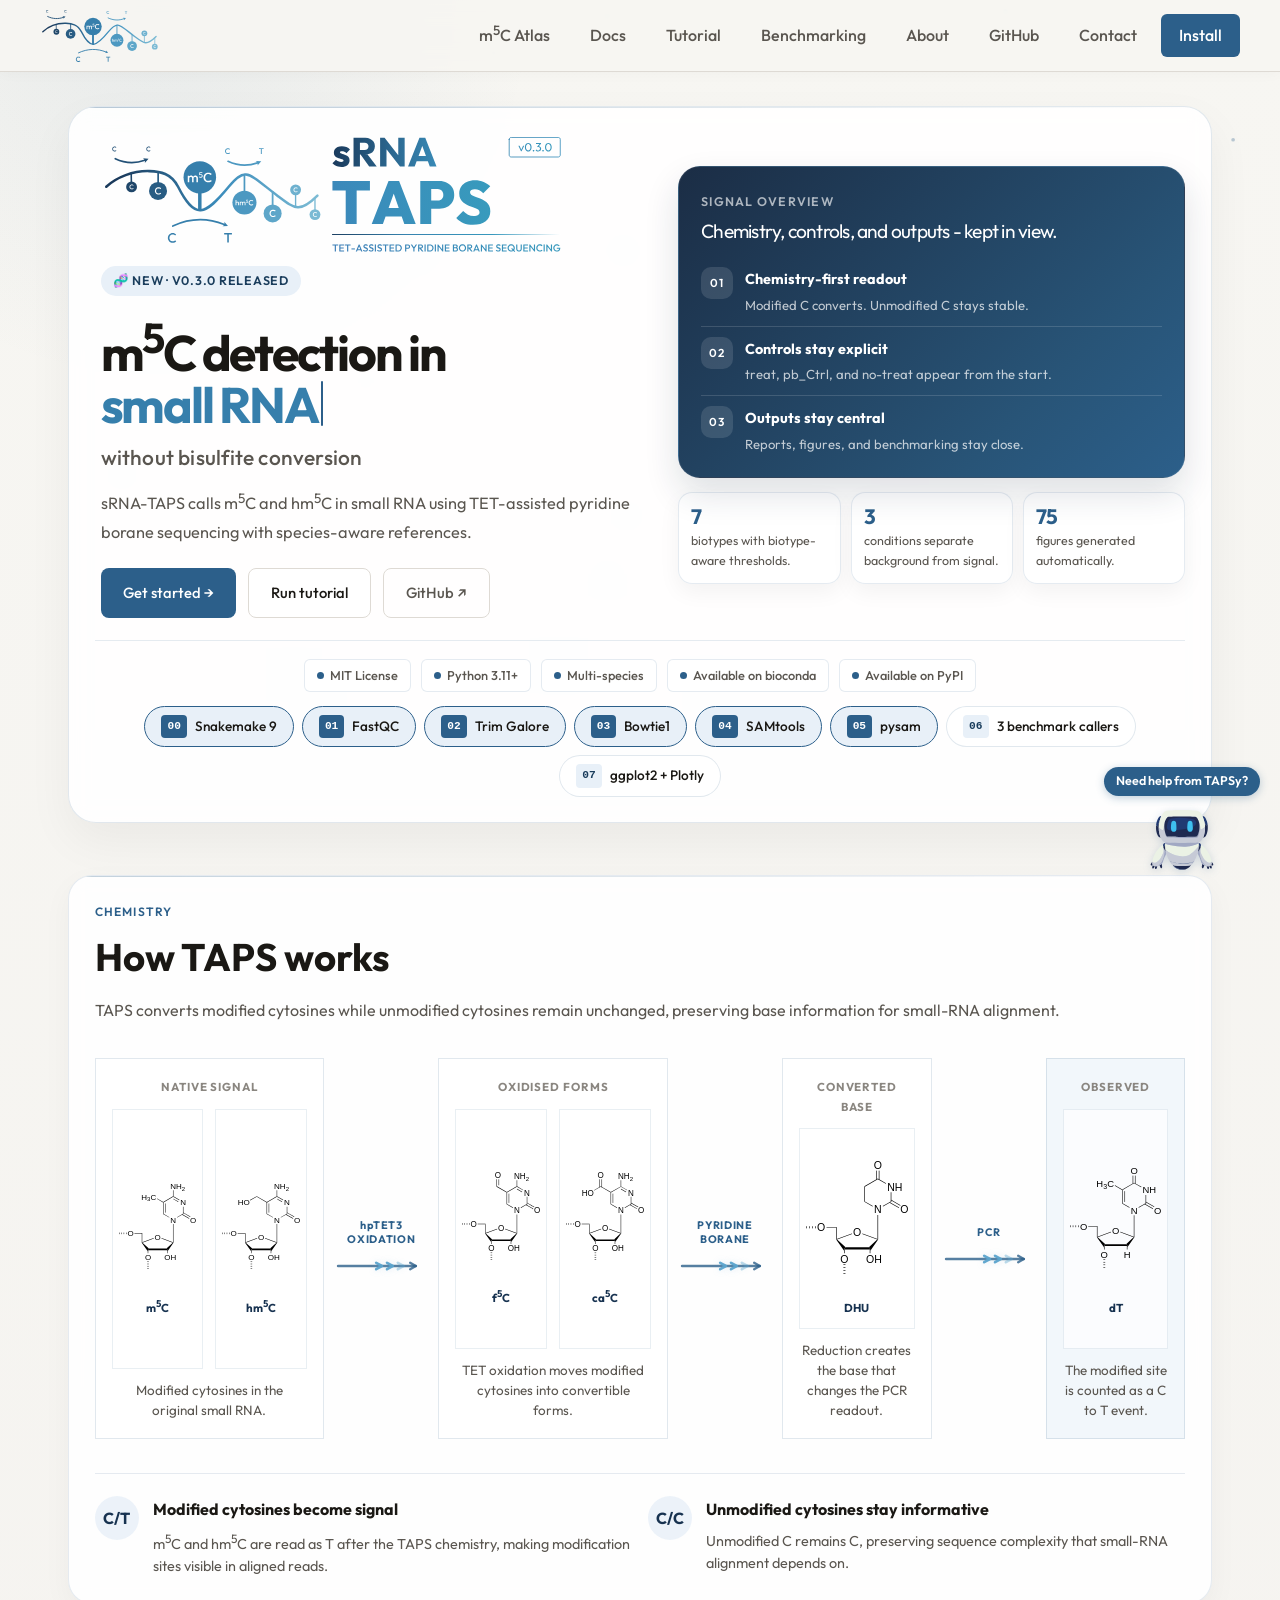
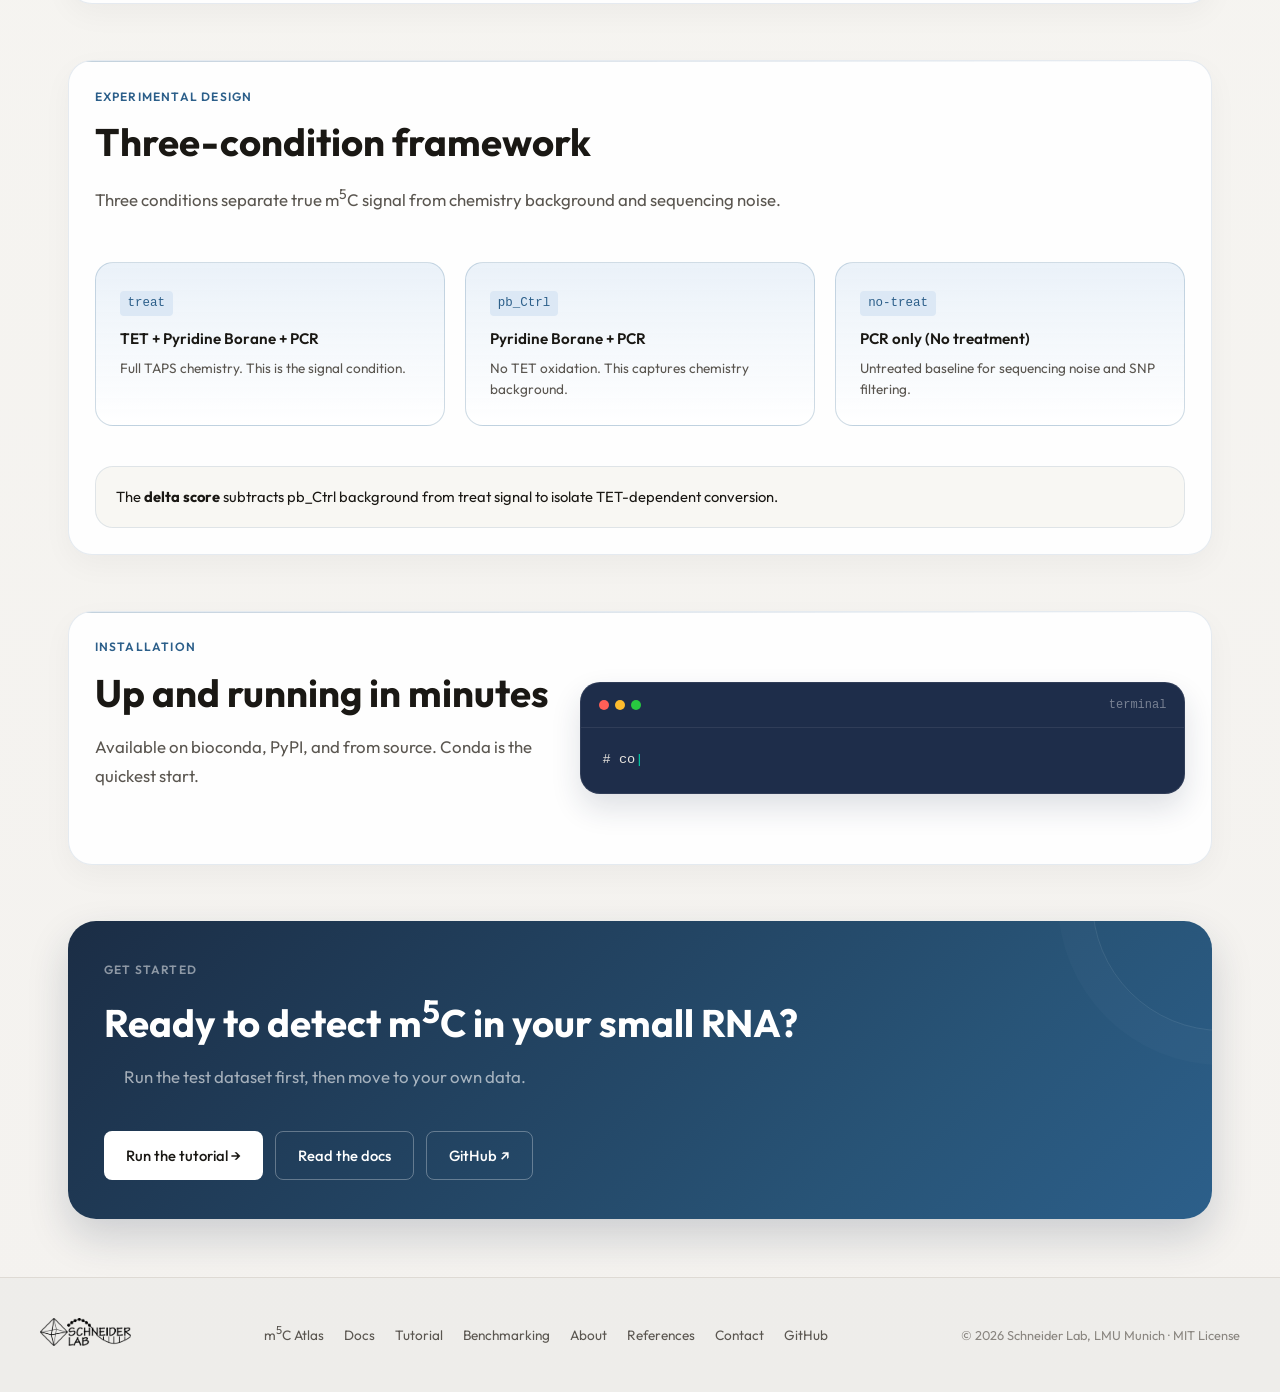
==== docs/index.html @ 74d8c6c9 "Superscript f5C/ca5C captions and fix sup in hero typewriter The hero heading's typewriter animation" ====
<!DOCTYPE html>
<html lang="en">
<head>
  <meta charset="UTF-8">
  <meta name="viewport" content="width=device-width, initial-scale=1.0">
  <!-- SEO -->
  <meta name="description" content="sRNA-TAPS is an open-source Snakemake pipeline for detecting 5-methylcytosine (m5C) and 5-hydroxymethylcytosine (hm5C) in small RNA using TET-assisted pyridine borane sequencing (TAPS). Covers miRNA, tRNA, rRNA, snoRNA, snRNA, piRNA and lncRNA across species-aware reference workflows.">
  <meta name="keywords" content="sRNA-TAPS, sRNA TAPS, RNA m5C detection, small RNA methylation, TAPS sequencing, epitranscriptomics, RNA epigenetics, m5C small RNA, TET-assisted pyridine borane sequencing, bisulfite-free RNA methylation, Snakemake bioinformatics pipeline, miRNA methylation, tRNA modification, rRNA m5C">
  <meta name="author" content="Bennett Henzeler, Schneider Lab, LMU Munich">
  <link rel="canonical" href="https://henzelerb.github.io/sRNA-TAPS/">
  <!-- Open Graph -->
  <meta property="og:type" content="website">
  <meta property="og:title" content="sRNA-TAPS — m5C detection in small RNA">
  <meta property="og:description" content="sRNA-TAPS is an open-source Snakemake pipeline for detecting 5-methylcytosine (m5C) and 5-hydroxymethylcytosine (hm5C) in small RNA using TET-assisted pyridine borane sequencing (TAPS). Covers miRNA, tRNA, rRNA, snoRNA, snRNA, piRNA and lncRNA across species-aware reference workflows.">
  <meta property="og:url" content="https://henzelerb.github.io/sRNA-TAPS/">
  <meta property="og:image" content="https://henzelerb.github.io/sRNA-TAPS/sRNA-taps_logo.svg">
  <meta property="og:site_name" content="sRNA-TAPS">
  <!-- Twitter Card -->
  <meta name="twitter:card" content="summary_large_image">
  <meta name="twitter:title" content="sRNA-TAPS — m5C detection in small RNA">
  <meta name="twitter:description" content="sRNA-TAPS is an open-source Snakemake pipeline for detecting 5-methylcytosine (m5C) and 5-hydroxymethylcytosine (hm5C) in small RNA using TET-assisted pyridine borane sequencing (TAPS). Covers miRNA, tRNA, rRNA, snoRNA, snRNA, piRNA and lncRNA across species-aware reference workflows.">
  <meta name="twitter:image" content="https://henzelerb.github.io/sRNA-TAPS/sRNA-taps_logo.svg">
  <title>sRNA-TAPS — m5C detection in small RNA</title>
  <style>
  @font-face { font-family: 'Outfit'; src: url('fonts/Outfit-Light.woff2') format('woff2'); font-weight: 300; font-display: block; }
  @font-face { font-family: 'Outfit'; src: url('fonts/Outfit-Regular.woff2') format('woff2'); font-weight: 400; font-display: block; }
  @font-face { font-family: 'Outfit'; src: url('fonts/Outfit-Medium.woff2') format('woff2'); font-weight: 500; font-display: block; }
  @font-face { font-family: 'Outfit'; src: url('fonts/Outfit-SemiBold.woff2') format('woff2'); font-weight: 600; font-display: block; }
  @font-face { font-family: 'Outfit'; src: url('fonts/Outfit-Bold.woff2') format('woff2'); font-weight: 700; font-display: block; }
</style>
  <style>
    :root {
      --bg:        #f7f6f2;
      --bg2:       #eeecea;
      --surface:   #ffffff;
      --border:    #dedad4;
      --text:      #1a1814;
      --text2:     #5a5650;
      --text3:     #8a8680;
      --accent:    #2C5F8A;
      --accent2:   #e8f0f8;
      --accent3:   #2c5f8a;
      --green:     #2C5F8A;
      --code-bg:   #f0eeea;
      --nav-h:     72px;
    }
    *, *::before, *::after { box-sizing: border-box; margin: 0; padding: 0; }
    html { scroll-behavior: smooth; }
    body { font-family: 'Outfit', sans-serif; background: var(--bg); color: var(--text); font-size: 16px; line-height: 1.7; -webkit-font-smoothing: antialiased; }

    /* NAV */
    nav { position: fixed; top: 0; left: 0; right: 0; z-index: 100; height: var(--nav-h); background: rgba(247,246,242,0.92); backdrop-filter: blur(12px); border-bottom: 1px solid var(--border); display: flex; align-items: center; padding: 0 40px; }
    .nav-logo{text-decoration:none;margin-right:auto;display:flex;align-items:center;height:100%}
    
    .nav-links { display: flex; gap: 8px; align-items: center; }
    .nav-links a { font-size: 1rem; font-weight: 500; color: var(--text2); text-decoration: none; padding: 8px 16px; border-radius: 6px; transition: all .15s; }
    .nav-links a:hover { color: var(--text); background: var(--bg2); }
    nav sup, footer sup { line-height: 0; }
    .nav-btn { background: var(--accent) !important; color: #fff !important; border-radius: 6px; padding: 8px 18px !important; }
    .nav-btn:hover { opacity: .88 !important; }

    /* HERO */
    .hero { padding-top: calc(var(--nav-h) + 80px); padding-bottom: 60px; max-width: 760px; margin: 0 auto; padding-left: 40px; padding-right: 40px; text-align: center; }
    .hero-logo { margin: 0 auto 32px; display: block; max-width: 720px; width: 100%; height: auto; }
    .hero-badge { display: inline-flex; align-items: center; gap: 6px; background: var(--accent2); color: #1a3d5c; font-size: .78rem; font-weight: 600; letter-spacing: .06em; text-transform: uppercase; padding: 4px 12px; border-radius: 100px; margin-bottom: 20px; }
    .hero h1 { font-family: 'Outfit', sans-serif; font-size: clamp(2.2rem, 4vw, 3.2rem); line-height: 1.15; margin-bottom: 20px; }
    .hero h1 em { font-style: italic; color: var(--accent); }
    .hero-desc { font-size: 1.05rem; color: var(--text2); line-height: 1.75; margin-bottom: 32px; max-width: 580px; margin-left: auto; margin-right: auto; }
    .hero-actions { display: flex; gap: 12px; flex-wrap: wrap; justify-content: center; margin-bottom: 48px; }
    .btn { display: inline-flex; align-items: center; gap: 8px; padding: 11px 22px; border-radius: 8px; font-weight: 500; font-size: .925rem; text-decoration: none; transition: all .15s; cursor: pointer; border: none; }
    .btn-primary { background: var(--accent); color: #fff; }
    .btn-primary:hover { opacity: .88; transform: translateY(-1px); }
    .btn-secondary { background: var(--surface); color: var(--text); border: 1.5px solid var(--border); }
    .btn-secondary:hover { border-color: var(--text2); transform: translateY(-1px); }
    .btn-ghost { background: transparent; color: var(--text2); border: 1.5px solid var(--border); }
    .btn-ghost:hover { border-color: var(--text3); color: var(--text); }

    /* FLOATING TOOL BADGES */
    .tools-float { display: flex; flex-wrap: wrap; gap: 12px; justify-content: center; margin-bottom: 16px; }
    .tool-badge { display: inline-flex; align-items: center; gap: 8px; background: var(--surface); border: 1.5px solid var(--border); border-radius: 100px; padding: 8px 16px; font-size: .85rem; font-weight: 500; color: var(--text); box-shadow: 0 2px 8px rgba(0,0,0,.06); transition: all .2s; }
    .tool-badge:hover { transform: translateY(-2px); box-shadow: 0 6px 18px rgba(0,0,0,.1); border-color: var(--accent); }
    .tool-badge .tool-step { font-family: 'DM Mono', monospace; font-size: .7rem; background: var(--accent2); color: #1a3d5c; padding: 2px 6px; border-radius: 4px; font-weight: 600; }
    .tool-badge.highlight { border-color: var(--accent); background: var(--accent2); }
    .tool-badge.highlight .tool-step { background: var(--accent); color: #fff; }

    /* BADGES */
    .badges { max-width: 1100px; margin: 0 auto; padding: 0 40px 60px; display: flex; gap: 10px; flex-wrap: wrap; justify-content: center; }
    .badge { display: inline-flex; align-items: center; gap: 6px; background: var(--surface); border: 1px solid var(--border); border-radius: 6px; padding: 5px 12px; font-size: .8rem; font-weight: 500; color: var(--text2); }
    .badge .dot { width: 7px; height: 7px; border-radius: 50%; }
    .dot-green { background: #2C5F8A; }
    .dot-orange { background: #e67e22; }
    .dot-blue { background: var(--accent3); }
    .dot-teal { background: var(--accent); }

    /* SECTION BASE */
    section { padding: 80px 0; }
    .container { max-width: 1100px; margin: 0 auto; padding: 0 40px; }
    .section-label { font-size: .75rem; font-weight: 600; letter-spacing: .1em; text-transform: uppercase; color: var(--accent); margin-bottom: 12px; }
    .section-title { font-family: 'Outfit', sans-serif; font-size: clamp(1.8rem, 3vw, 2.4rem); line-height: 1.2; margin-bottom: 16px; }
    .section-desc { font-size: 1.05rem; color: var(--text2); max-width: 720px; line-height: 1.75; margin-bottom: 48px; }

    /* CHEMISTRY */
    .chemistry-bg { background: var(--surface); border-top: 1px solid var(--border); border-bottom: 1px solid var(--border); }
    .chemistry-panel { display: grid; gap: 34px; }
    .chemistry-heading { max-width: none; }
    .chemistry-intro { margin: 0; max-width: none; font-size: 1rem; line-height: 1.75; color: var(--text2); }
    .chemistry-reaction { display: grid; grid-template-columns: minmax(0, 1.35fr) 94px minmax(0, 1.35fr) 94px minmax(0, .88fr) 94px minmax(0, .82fr); gap: 10px; align-items: stretch; }
    .chemistry-species { min-height: 284px; padding: 18px 16px; border: 1px solid rgba(44,95,138,.14); background: rgba(255,255,255,.82); display: grid; grid-template-rows: auto 1fr auto; gap: 12px; text-align: center; }
    .chemistry-species.final { background: rgba(232,240,248,.55); }
    .chemistry-species span { display: block; font-size: .72rem; font-weight: 700; letter-spacing: .08em; text-transform: uppercase; color: var(--text3); }
    .chemistry-species strong { display: block; font-family: 'Outfit', sans-serif; font-size: 1.34rem; line-height: 1.1; color: #173250; }
    .chemistry-species p { margin: 0; font-size: .84rem; line-height: 1.48; color: var(--text2); }
    .chemistry-structure-grid { display: grid; grid-template-columns: repeat(2, minmax(0, 1fr)); gap: 12px; align-items: stretch; }
    .chemistry-structure-tile, .chemistry-structure-single { min-width: 0; display: grid; place-items: center; align-content: center; padding: 12px 6px 10px; border: 1px solid rgba(44,95,138,.1); background: rgba(255,255,255,.68); }
    .chemistry-structure { display: block; width: 100%; max-width: 130px; height: 128px; object-fit: contain; margin: 0 auto; }
    .chemistry-structure-single .chemistry-structure { max-width: 136px; height: 152px; }
    .chemistry-structure-caption { margin-top: 5px; font-size: .72rem; font-weight: 700; color: #173250; }
    .chemistry-arrow { display: grid; align-content: center; justify-items: center; gap: 6px; min-height: 250px; color: var(--accent); }
    .chemistry-arrow span { max-width: 94px; font-size: .68rem; line-height: 1.28; font-weight: 700; letter-spacing: .06em; text-transform: uppercase; text-align: center; color: var(--accent); }
    .chemistry-arrow span.case-sensitive { text-transform: none; }
    .chemistry-arrow-svg { display: block; width: 94px; height: 26px; overflow: visible; }
    .chemistry-arrow-track, .chemistry-arrow-head, .chemistry-arrow-runner { fill: none; stroke-linecap: round; stroke-linejoin: round; }
    .chemistry-arrow-track, .chemistry-arrow-head { stroke: rgba(44,95,138,.8); stroke-width: 3; }
    .chemistry-arrow-runner { stroke: rgba(92,164,205,.96); stroke-width: 3.2; filter: drop-shadow(0 0 4px rgba(92,164,205,.26)); }
    .chemistry-readout { display: grid; grid-template-columns: 1fr 1fr; gap: 16px; border-top: 1px solid rgba(44,95,138,.12); padding-top: 22px; }
    .chemistry-readout-item { display: grid; grid-template-columns: auto 1fr; gap: 14px; align-items: start; }
    .chemistry-readout-mark { width: 44px; height: 44px; display: grid; place-items: center; border-radius: 50%; background: rgba(232,240,248,.82); color: #173250; font-family: 'Outfit', sans-serif; font-weight: 700; }
    .chemistry-readout-item h3 { margin: 0 0 6px; font-size: 1rem; }
    .chemistry-readout-item p { margin: 0; font-size: .9rem; line-height: 1.58; color: var(--text2); }
    .chem-callout { padding: 18px 20px; border-radius: 18px; border: 1px solid rgba(44,95,138,.12); background: rgba(247,246,242,.86); }
    .chem-callout p { margin: 0; font-size: .92rem; line-height: 1.64; color: var(--text); }
    /* FEATURES */
    .features-grid { display: grid; grid-template-columns: repeat(3, 1fr); gap: 24px; }
    .feature-card { background: var(--surface); border: 1.5px solid var(--border); border-radius: 12px; padding: 28px; transition: all .2s; }
    .feature-card:hover { transform: translateY(-3px); box-shadow: 0 8px 32px rgba(0,0,0,.08); }
    .feature-icon { width: 44px; height: 44px; background: var(--accent2); border-radius: 10px; display: flex; align-items: center; justify-content: center; font-size: 1.3rem; margin-bottom: 16px; }
    .feature-card h3 { font-weight: 600; font-size: 1rem; margin-bottom: 8px; }
    .feature-card p { font-size: .875rem; color: var(--text2); line-height: 1.65; }

    /* INSTALL */
    .install-bg { background: var(--surface); border-top: 1px solid var(--border); border-bottom: 1px solid var(--border); }
    .install-grid { display: grid; grid-template-columns: 1fr 1fr; gap: 48px; align-items: start; }
    .code-block { background: #1e2d4a; border-radius: 12px; overflow: hidden; box-shadow: 0 4px 24px rgba(0,0,0,.08); }
    .code-header { display: flex; align-items: center; justify-content: space-between; padding: 12px 18px; border-bottom: 1px solid rgba(255,255,255,.08); }
    .code-dots { display: flex; gap: 6px; }
    .code-dot { width: 10px; height: 10px; border-radius: 50%; }
    .dot-r { background: #ff5f57; } .dot-y { background: #febc2e; } .dot-g { background: #28c840; }
    .code-title { font-family: 'DM Mono', monospace; font-size: .75rem; color: rgba(255,255,255,.4); }
    .code-body { padding: 20px 22px; font-family: 'DM Mono', monospace; font-size: .85rem; line-height: 1.8; color: #e8e4de; }
    .code-body .cmd { color: #2C5F8A; }
    .code-body .comment { color: #928374; font-style: italic; }

    /* CONDITIONS */
    .conditions-grid { display: grid; grid-template-columns: repeat(3, 1fr); gap: 20px; margin-bottom: 40px; }
    .condition-card { border-radius: 12px; padding: 24px; border: 1.5px solid var(--border); }
    .condition-card.treat { border-color: var(--accent); background: #e8f0f8; }
    .condition-card.pb { border-color: var(--accent3); background: #e8f0f8; }
    .condition-card.notx { border-color: var(--accent3); background: #f0f5fc; }
    .condition-tag { display: inline-block; font-family: 'DM Mono', monospace; font-size: .78rem; padding: 2px 8px; border-radius: 4px; margin-bottom: 10px; font-weight: 500; }
    .treat .condition-tag { background: #dce8f5; color: var(--accent3); }
    .pb .condition-tag { background: #dce8f5; color: var(--accent3); }
    .notx .condition-tag { background: #dce8f5; color: var(--accent3); }
    .condition-card h3 { font-weight: 600; font-size: .95rem; margin-bottom: 6px; }
    .condition-card p { font-size: .85rem; color: var(--text2); line-height: 1.6; }

    /* STATS */
    .stats-row { display: grid; grid-template-columns: repeat(4, 1fr); gap: 24px; margin-top: 48px; }
    .stat-card { background: var(--surface); border: 1.5px solid var(--border); border-radius: 12px; padding: 24px; text-align: center; }
    .stat-num { font-family: 'Outfit', sans-serif; font-size: 2.2rem; color: var(--accent); line-height: 1; margin-bottom: 6px; }
    .stat-label { font-size: .85rem; color: var(--text2); }

    /* CTA */
    .cta-bg { background: #1e2d4a; color: #fff; }
    .cta-inner { text-align: center; max-width: 720px; margin: 0 auto; }
    .cta-inner .section-label { color: rgba(255,255,255,.5); }
    .cta-inner .section-title { color: #fff; }
    .cta-inner .section-desc { color: rgba(255,255,255,.6); margin: 0 auto 40px; }
    .cta-actions { display: flex; gap: 12px; justify-content: center; flex-wrap: wrap; }
    .btn-white { background: #fff; color: var(--text); }
    .btn-white:hover { opacity: .92; transform: translateY(-1px); }
    .btn-outline-white { background: transparent; color: #fff; border: 1.5px solid rgba(255,255,255,.3); }
    .btn-outline-white:hover { border-color: rgba(255,255,255,.6); transform: translateY(-1px); }

    /* FOOTER */
    footer { background: var(--bg2); border-top: 1px solid var(--border); padding: 40px; }
    .footer-inner { max-width: 1100px; margin: 0 auto; display: flex; align-items: center; justify-content: space-between; flex-wrap: wrap; gap: 16px; }
    .footer-inner img { height: 28px; width: auto; }
    .footer-links { display: flex; gap: 20px; }
    .footer-links a { font-size: .85rem; color: var(--text2); text-decoration: none; }
    .footer-links a:hover { color: var(--text); }
    .footer-copy { font-size: .8rem; color: var(--text3); }

    /* ANIMATIONS */
    @keyframes fadeUp { from { opacity: 0; transform: translateY(20px); } to { opacity: 1; transform: translateY(0); } }
    .hero-core > * { animation: fadeUp .5s ease both; }
    .hero-core > *:nth-child(1) { animation-delay: .05s; }
    .hero-core > *:nth-child(2) { animation-delay: .1s; }
    .hero-core > *:nth-child(3) { animation-delay: .15s; }
    .hero-core > *:nth-child(4) { animation-delay: .2s; }
    .hero-core > *:nth-child(5) { animation-delay: .25s; }
    .tools-float { animation: fadeUp .5s ease .3s both; }
    .hero-status { animation: fadeUp .5s ease .36s both; }
    @keyframes caretBlink { 0%, 45% { opacity: 1; } 46%, 100% { opacity: 0; } }
    .type-caret {
      display: inline-block;
      width: 2px;
      height: .9em;
      margin-left: .08em;
      border-radius: 2px;
      background: var(--accent);
      vertical-align: -.05em;
      animation: caretBlink .85s step-end infinite;
      transition: opacity .35s ease;
    }
    .type-caret.done { animation: none; opacity: 0; }

    @media (max-width: 900px) {
      .chem-grid, .install-grid, .features-grid { grid-template-columns: 1fr; }
      .conditions-grid { grid-template-columns: 1fr; }
      .stats-row { grid-template-columns: repeat(2, 1fr); }
      nav { padding: 0 20px; }
      .container { padding: 0 20px; }
      .hero { padding-left: 20px; padding-right: 20px; }
    }

    /* ── Animations ── */
    @keyframes float { from { transform: translateY(0px); } to { transform: translateY(-8px); } }
    @keyframes fadeUp { from { opacity:0; transform:translateY(30px); } to { opacity:1; transform:translateY(0); } }
    .fade-up { opacity: 0; transform: translateY(30px); transition: opacity 0.6s ease, transform 0.6s ease; }
    .fade-up.visible { opacity: 1; transform: translateY(0); }

    /* EDITORIAL HOMEPAGE REDESIGN */
    body {
      background:
        radial-gradient(circle at 12% 0%, rgba(44,95,138,.08), transparent 24rem),
        linear-gradient(180deg, #f7f6f2 0%, #f4f2ef 100%);
    }
    nav { box-shadow: 0 1px 14px rgba(26,24,20,.03); }
    .hero {
      max-width: 1380px;
      padding-top: calc(var(--nav-h) + 40px);
      padding-bottom: 26px;
      text-align: left;
    }
    .hero-panel {
      position: relative;
      overflow: hidden;
      padding: 30px;
      border: 1px solid rgba(44,95,138,.14);
      border-radius: 28px;
      background: rgba(255,255,255,.9);
      box-shadow: 0 18px 46px rgba(26,24,20,.05);
      backdrop-filter: blur(10px);
    }
    .hero-panel::before {
      content: '';
      position: absolute;
      top: 0;
      left: 0;
      right: 0;
      height: 1px;
      background:
        linear-gradient(90deg, rgba(44,95,138,.34), rgba(44,95,138,0));
      pointer-events: none;
    }
    .hero-panel::after { content: none; }
    .hero-grid {
      position: relative;
      z-index: 1;
      display: grid;
      grid-template-columns: minmax(0, 1.04fr) minmax(360px, .96fr);
      gap: 34px;
      align-items: center;
    }
    .hero-copy {
      display: flex;
      align-items: center;
      min-width: 0;
      min-height: 100%;
      padding: 4px 6px 0;
    }
    .hero-core {
      position: relative;
      z-index: 1;
      max-width: 640px;
      margin: 0;
    }
    .hero-logo {
      max-width: 460px;
      margin: 0 0 14px;
    }
    .hero h1 {
      font-size: clamp(2.2rem, 3.9vw, 3.55rem);
      line-height: 1.06;
      letter-spacing: -.045em;
      max-width: 13ch;
      margin-bottom: 16px;
    }
    .hero-title-main {
      display: block;
    }
    .hero-accent {
      color: #367FAC;
    }
    .hero-qualifier {
      display: block;
      margin-top: 12px;
      font-size: .42em;
      line-height: 1.28;
      letter-spacing: .01em;
      font-weight: 500;
      color: var(--text2);
    }
    .hero-qualifier.is-pending {
      opacity: 0;
      transform: translateY(8px);
    }
    .hero-qualifier.is-visible {
      opacity: 1;
      transform: translateY(0);
      transition: opacity .35s ease, transform .35s ease;
    }
    .hero-desc {
      max-width: 620px;
      font-size: 1.02rem;
      color: var(--text2);
      margin: 0 0 22px;
    }
    .hero-actions {
      justify-content: flex-start;
      margin-bottom: 0;
    }
    .hero-metrics {
      display: grid;
      grid-template-columns: repeat(3, minmax(0, 1fr));
      gap: 10px;
      max-width: none;
    }
    .hero-side {
      display: grid;
      gap: 14px;
      min-width: 0;
      align-content: center;
    }
    .hero-metrics-side {
      grid-template-columns: repeat(3, minmax(0, 1fr));
    }
    .hero-metric {
      padding: 12px 14px;
      border: 1px solid rgba(44,95,138,.12);
      border-radius: 14px;
      background: rgba(247,246,242,.7);
      color: var(--text2);
      font-size: .84rem;
    }
    .hero-metrics-side .hero-metric {
      padding: 13px 12px;
      background: rgba(255,255,255,.92);
      box-shadow: 0 8px 22px rgba(26,24,20,.05);
      font-size: .78rem;
      line-height: 1.55;
    }
    .hero-metric strong {
      display: block;
      font-size: 1.45rem;
      line-height: 1;
      color: var(--text);
      margin-bottom: 6px;
      letter-spacing: -.04em;
    }
    .hero-metrics-side .hero-metric strong {
      font-size: 1.3rem;
      margin-bottom: 5px;
      color: var(--accent3);
    }
    .hero-proof {
      position: relative;
      z-index: 1;
      display: flex;
      flex-direction: column;
      justify-content: flex-start;
      min-width: 0;
      gap: 16px;
      padding: 24px 22px 22px;
      border-radius: 22px;
      border: 1px solid rgba(255,255,255,.08);
      background: linear-gradient(135deg, #1b2d45, #285477 72%, #2c5f8a);
      color: rgba(255,255,255,.82);
      box-shadow: 0 16px 34px rgba(30,45,74,.14);
    }
    .hero-proof { animation: fadeUp .5s ease .12s both; }
    .proof-eyebrow {
      font-size: .78rem;
      font-weight: 600;
      letter-spacing: .1em;
      text-transform: uppercase;
      color: rgba(255,255,255,.64);
      margin-bottom: 8px;
    }
    .proof-title {
      font-family: 'Outfit', sans-serif;
      font-size: 1.2rem;
      line-height: 1.18;
      color: #fff;
      letter-spacing: -.04em;
      margin-bottom: 8px;
    }
    .proof-desc {
      font-size: .88rem;
      line-height: 1.64;
      color: rgba(255,255,255,.72);
      margin-bottom: 0;
    }
    .proof-list {
      display: grid;
      gap: 0;
    }
    .proof-item {
      display: grid;
      grid-template-columns: 32px minmax(0, 1fr);
      gap: 12px;
      align-items: start;
      padding: 10px 0;
      border-top: 1px solid rgba(255,255,255,.14);
    }
    .proof-item:first-child { border-top: 0; padding-top: 0; }
    .proof-item:last-child { padding-bottom: 0; }
    .proof-step {
      display: inline-flex;
      align-items: center;
      justify-content: center;
      width: 32px;
      height: 32px;
      border-radius: 10px;
      background: rgba(255,255,255,.12);
      color: #fff;
      font-size: .72rem;
      font-weight: 600;
      letter-spacing: .06em;
    }
    .proof-item strong {
      display: block;
      color: #fff;
      font-size: .9rem;
      margin-bottom: 3px;
    }
    .proof-item p {
      font-size: .82rem;
      line-height: 1.6;
      color: rgba(255,255,255,.72);
    }
    .hero-footer {
      position: relative;
      z-index: 1;
      display: grid;
      gap: 14px;
      margin-top: 22px;
      padding-top: 18px;
      border-top: 1px solid rgba(44,95,138,.12);
    }
    .hero-footer { animation: fadeUp .5s ease .26s both; }
    .hero-status {
      position: relative;
      z-index: 1;
      display: flex;
      flex-wrap: wrap;
      justify-content: center;
      gap: 10px;
      margin-top: 0;
      padding-top: 0;
      border-top: 0;
    }
    .hero-status .badge {
      border-color: rgba(44,95,138,.12);
      background: rgba(255,255,255,.72);
    }
    .tools-float {
      position: relative;
      z-index: 1;
      max-width: none;
      justify-content: center;
      margin: 0;
      gap: 8px;
    }
    .tool-badge {
      border-color: rgba(44,95,138,.14);
      box-shadow: none;
    }
    .tool-badge:hover { transform: translateY(-2px); }
    section { padding: 28px 0; }
    .section-card {
      position: relative;
      overflow: hidden;
      padding: 36px;
      border: 1px solid rgba(44,95,138,.12);
      border-radius: 24px;
      background: rgba(255,255,255,.9);
      box-shadow: 0 10px 30px rgba(26,24,20,.04);
      backdrop-filter: blur(10px);
    }
    .section-card::before {
      content: '';
      position: absolute;
      top: 0;
      left: 0;
      width: 100%;
      height: 1px;
      background: linear-gradient(90deg, rgba(44,95,138,.36), rgba(44,95,138,0));
      opacity: .8;
    }
    .chemistry-bg, .install-bg { background: transparent; border: 0; }
    .chemistry-heading { grid-template-columns: minmax(0, .88fr) minmax(0, 1.12fr); gap: 20px; }
    .features-grid {
      display: grid;
      grid-template-columns: repeat(4, minmax(0, 1fr));
      gap: 14px;
    }
    .feature-card, .condition-card, .stat-card {
      border-color: rgba(44,95,138,.14);
      border-radius: 18px;
      background: linear-gradient(180deg, rgba(255,255,255,.98), rgba(247,246,242,.9));
    }
    .feature-card {
      padding: 18px;
      min-height: 100%;
      box-shadow: none;
      display: flex;
      flex-direction: column;
      align-items: center;
      justify-content: center;
      text-align: center;
    }
    .section-card-features .section-desc {
      display: none;
    }
    .feature-icon {
      width: 38px;
      height: 38px;
      margin-bottom: 12px;
      border-radius: 12px;
      font-size: 1.08rem;
    }
    .feature-card h3 {
      font-size: .94rem;
      margin-bottom: 0;
      text-align: center;
    }
    .feature-card p {
      font-size: .82rem;
      line-height: 1.55;
    }
    .feature-card:hover, .stat-card:hover {
      transform: translateY(-2px);
      border-color: rgba(44,95,138,.24);
      box-shadow: 0 10px 24px rgba(26,24,20,.06);
    }
    .feature-icon, .chem-icon { border-radius: 14px; }
    .stats-row {
      gap: 16px;
      margin-top: 24px;
      padding-top: 18px;
      border-top: 1px solid rgba(44,95,138,.1);
    }
    .stat-card {
      transition: all .2s;
      padding: 22px;
    }
    .condition-card.treat, .condition-card.pb, .condition-card.notx {
      border-color: rgba(44,95,138,.22);
      background: linear-gradient(180deg, rgba(232,240,248,.9), rgba(255,255,255,.96));
    }
    .install-grid {
      grid-template-columns: minmax(0, .86fr) minmax(0, 1.14fr);
      gap: 28px;
      align-items: center;
    }
    .code-block {
      border: 1px solid rgba(255,255,255,.08);
      border-radius: 20px;
      box-shadow: 0 14px 30px rgba(30,45,74,.14);
    }
    .cta-bg { background: transparent; color: #fff; padding-bottom: 58px; }
    .cta-panel {
      position: relative;
      overflow: hidden;
      padding: 52px 42px;
      border-radius: 28px;
      background: linear-gradient(135deg, #1b2d45, #285477 72%, #2c5f8a);
      box-shadow: 0 18px 40px rgba(30,45,74,.18);
    }
    .cta-panel::after {
      content: '';
      position: absolute;
      width: 260px;
      height: 260px;
      right: -140px;
      top: -150px;
      border-radius: 50%;
      border: 1px solid rgba(255,255,255,.09);
      box-shadow: 0 0 0 34px rgba(255,255,255,.02);
    }
    .cta-inner {
      position: relative;
      z-index: 1;
      max-width: 760px;
      margin: 0;
      text-align: left;
    }
    .cta-actions { justify-content: flex-start; }
    footer { background: rgba(238,236,234,.78); }

    @media (max-width: 1180px) {
      .hero-grid { grid-template-columns: 1fr; }
      .hero-core { max-width: none; }
      .hero h1 { max-width: 14ch; }
      .hero-side { gap: 16px; }
      .features-grid { grid-template-columns: repeat(3, minmax(0, 1fr)); }
    }
    @media (max-width: 900px) {
      .hero-panel, .section-card { padding: 30px 24px; }
      .hero { padding-top: calc(var(--nav-h) + 30px) !important; text-align: left; }
      .hero h1 { max-width: none; }
      .hero-metrics { grid-template-columns: 1fr; }
      .hero-copy { display: block; }
      .hero-actions, .hero-status, .tools-float, .cta-actions { justify-content: flex-start; }
      .install-grid, .chemistry-reaction, .chemistry-readout { grid-template-columns: 1fr; }
      .chemistry-species { min-height: auto; }
      .chemistry-arrow { min-height: 82px; gap: 4px; }
      .chemistry-arrow-svg { width: 68px; transform: rotate(90deg); }
      .features-grid { grid-template-columns: repeat(2, minmax(0, 1fr)); }
    }
    @media (max-width: 560px) {
      .features-grid { grid-template-columns: 1fr; }
      .hero-panel { padding: 24px 18px 20px; border-radius: 26px; }
      .hero-logo { max-width: 360px; margin-bottom: 16px !important; }
      .proof-title { font-size: 1.08rem; }
      .section-card { padding: 26px 18px; border-radius: 24px; }
      .cta-panel { padding: 42px 20px; border-radius: 24px; }
      .chemistry-structure-grid { grid-template-columns: 1fr; }
      .chemistry-structure { height: 124px; }
      .chemistry-structure-single .chemistry-structure { height: 138px; }
    }
    @media (prefers-reduced-motion: reduce) {
      .chemistry-arrow-runner { display: none; }
    }
  </style>
  <link rel="stylesheet" href="responsive.css">
  <link rel="stylesheet" href="tapsy.css">
</head>
<body>

<nav>
  <a class="nav-logo" href="index.html"><img src="sRNA-taps_logo_centre.svg" alt="sRNA-TAPS" style="height:52px;width:auto;display:block;">
  </a>
  <div class="nav-links">
    <a href="m5c-atlas.html">m<sup>5</sup>C Atlas</a>
    <a href="docs.html">Docs</a>
    <a href="tutorial.html">Tutorial</a>
    <a href="benchmarking.html">Benchmarking</a>
    <a href="about.html">About</a>
    <a href="https://github.com/HenzelerB/sRNA-TAPS" target="_blank">GitHub</a>
    <a href="contact.html">Contact</a>
    <a href="docs.html#installation" class="nav-btn">Install</a>
  </div>
</nav>

<div class="hero">
  <div class="hero-panel">
    <div class="hero-grid">
      <div class="hero-copy">
        <div class="hero-core">
  <img src="sRNA-taps_logo.svg" alt="sRNA-TAPS logo" class="hero-logo">
  <div class="hero-badge">🧬 New · v0.3.0 released</div>
  <h1><span class="hero-title-main">m<sup>5</sup>C detection in <span class="hero-accent">small RNA</span></span><span class="hero-qualifier">without bisulfite conversion</span></h1>
  <p class="hero-desc">sRNA-TAPS calls m<sup>5</sup>C and hm<sup>5</sup>C in small RNA using TET-assisted pyridine borane sequencing with species-aware references.</p>
  <div class="hero-actions">
    <a href="docs.html#installation" class="btn btn-primary">Get started →</a>
    <a href="tutorial.html" class="btn btn-secondary">Run tutorial</a>
    <a href="https://github.com/HenzelerB/sRNA-TAPS" target="_blank" class="btn btn-ghost">GitHub ↗</a>
  </div>
        </div>
      </div>
      <div class="hero-side">
      <aside class="hero-proof">
        <div>
          <div class="proof-eyebrow">Signal overview</div>
          <div class="proof-title">Chemistry, controls, and outputs - kept in view.</div>
        </div>
        <div class="proof-list">
          <div class="proof-item">
            <span class="proof-step">01</span>
            <div><strong>Chemistry-first readout</strong><p>Modified C converts. Unmodified C stays stable.</p></div>
          </div>
          <div class="proof-item">
            <span class="proof-step">02</span>
            <div><strong>Controls stay explicit</strong><p>treat, pb_Ctrl, and no-treat appear from the start.</p></div>
          </div>
          <div class="proof-item">
            <span class="proof-step">03</span>
            <div><strong>Outputs stay central</strong><p>Reports, figures, and benchmarking stay close.</p></div>
          </div>
        </div>
      </aside>
      <div class="hero-metrics hero-metrics-side">
        <div class="hero-metric"><strong>7</strong> biotypes with biotype-aware thresholds.</div>
        <div class="hero-metric"><strong>3</strong> conditions separate background from signal.</div>
        <div class="hero-metric"><strong>75</strong> figures generated automatically.</div>
      </div>
      </div>
    </div>
    <div class="hero-footer">
      <div class="hero-status">
        <div class="badge"><div class="dot dot-green"></div> MIT License</div>
        <div class="badge"><div class="dot dot-blue"></div> Python 3.11+</div>
        <div class="badge"><div class="dot dot-blue"></div> Multi-species</div>
        <div class="badge"><div class="dot dot-teal"></div> Available on bioconda</div>
        <div class="badge"><div class="dot dot-teal"></div> Available on PyPI</div>
      </div>
      <div class="tools-float">
        <div class="tool-badge highlight"><span class="tool-step">00</span> Snakemake 9</div>
        <div class="tool-badge highlight"><span class="tool-step">01</span> FastQC</div>
        <div class="tool-badge highlight"><span class="tool-step">02</span> Trim Galore</div>
        <div class="tool-badge highlight"><span class="tool-step">03</span> Bowtie1</div>
        <div class="tool-badge highlight"><span class="tool-step">04</span> SAMtools</div>
        <div class="tool-badge highlight"><span class="tool-step">05</span> pysam</div>
        <div class="tool-badge"><span class="tool-step">06</span> 3 benchmark callers</div>
        <div class="tool-badge"><span class="tool-step">07</span> ggplot2 + Plotly</div>
      </div>
    </div>
  </div>
</div>

<section class="chemistry-bg">
  <div class="container">
    <div class="section-card chemistry-panel">
      <div class="chemistry-heading">
        <div>
          <div class="section-label">Chemistry</div>
          <h2 class="section-title">How TAPS works</h2>
          <p class="chemistry-intro">TAPS converts modified cytosines while unmodified cytosines remain unchanged, preserving base information for small-RNA alignment.</p>
        </div>
      </div>

      <div class="chemistry-reaction" role="img" aria-label="Modified cytosines m5C and hm5C are oxidised by hpTET3 to ca5C, reduced by pyridine borane to DHU, then read as T after PCR.">
        <div class="chemistry-species">
          <span>Native signal</span>
          <div class="chemistry-structure-grid">
            <div class="chemistry-structure-tile">
              <img class="chemistry-structure" src="m5C.svg?v=2" alt="m5C chemical structure">
              <div class="chemistry-structure-caption">m<sup>5</sup>C</div>
            </div>
            <div class="chemistry-structure-tile">
              <img class="chemistry-structure" src="hm5C.svg?v=2" alt="hm5C chemical structure">
              <div class="chemistry-structure-caption">hm<sup>5</sup>C</div>
            </div>
          </div>
          <p>Modified cytosines in the original small RNA.</p>
        </div>
        <div class="chemistry-arrow">
          <span class="case-sensitive">hpTET3 OXIDATION</span>
          <svg class="chemistry-arrow-svg" viewBox="0 0 116 26" aria-hidden="true" focusable="false">
            <path class="chemistry-arrow-track" pathLength="100" d="M5 13 H101"></path>
            <path class="chemistry-arrow-head" d="M94 9 L101 13 L94 17"></path>
            <path class="chemistry-arrow-runner" d="M0 -4 L7 0 L0 4">
              <animateTransform attributeName="transform" type="translate" values="12 13;86 13" dur="1.55s" repeatCount="indefinite"></animateTransform>
              <animate attributeName="opacity" values="0;1;1;0" keyTimes="0;0.2;0.78;1" dur="1.55s" repeatCount="indefinite"></animate>
            </path>
            <path class="chemistry-arrow-runner" d="M0 -4 L7 0 L0 4">
              <animateTransform attributeName="transform" type="translate" values="12 13;86 13" dur="1.55s" begin=".28s" repeatCount="indefinite"></animateTransform>
              <animate attributeName="opacity" values="0;1;1;0" keyTimes="0;0.2;0.78;1" dur="1.55s" begin=".28s" repeatCount="indefinite"></animate>
            </path>
            <path class="chemistry-arrow-runner" d="M0 -4 L7 0 L0 4">
              <animateTransform attributeName="transform" type="translate" values="12 13;86 13" dur="1.55s" begin=".56s" repeatCount="indefinite"></animateTransform>
              <animate attributeName="opacity" values="0;1;1;0" keyTimes="0;0.2;0.78;1" dur="1.55s" begin=".56s" repeatCount="indefinite"></animate>
            </path>
          </svg>
        </div>
        <div class="chemistry-species">
          <span>Oxidised forms</span>
          <div class="chemistry-structure-grid">
            <div class="chemistry-structure-tile">
              <img class="chemistry-structure" src="f5C.svg?v=2" alt="f5C chemical structure">
              <div class="chemistry-structure-caption">f<sup>5</sup>C</div>
            </div>
            <div class="chemistry-structure-tile">
              <img class="chemistry-structure" src="ca5C.svg?v=2" alt="ca5C chemical structure">
              <div class="chemistry-structure-caption">ca<sup>5</sup>C</div>
            </div>
          </div>
          <p>TET oxidation moves modified cytosines into convertible forms.</p>
        </div>
        <div class="chemistry-arrow">
          <span>Pyridine borane</span>
          <svg class="chemistry-arrow-svg" viewBox="0 0 116 26" aria-hidden="true" focusable="false">
            <path class="chemistry-arrow-track" pathLength="100" d="M5 13 H101"></path>
            <path class="chemistry-arrow-head" d="M94 9 L101 13 L94 17"></path>
            <path class="chemistry-arrow-runner" d="M0 -4 L7 0 L0 4">
              <animateTransform attributeName="transform" type="translate" values="12 13;86 13" dur="1.55s" repeatCount="indefinite"></animateTransform>
              <animate attributeName="opacity" values="0;1;1;0" keyTimes="0;0.2;0.78;1" dur="1.55s" repeatCount="indefinite"></animate>
            </path>
            <path class="chemistry-arrow-runner" d="M0 -4 L7 0 L0 4">
              <animateTransform attributeName="transform" type="translate" values="12 13;86 13" dur="1.55s" begin=".28s" repeatCount="indefinite"></animateTransform>
              <animate attributeName="opacity" values="0;1;1;0" keyTimes="0;0.2;0.78;1" dur="1.55s" begin=".28s" repeatCount="indefinite"></animate>
            </path>
            <path class="chemistry-arrow-runner" d="M0 -4 L7 0 L0 4">
              <animateTransform attributeName="transform" type="translate" values="12 13;86 13" dur="1.55s" begin=".56s" repeatCount="indefinite"></animateTransform>
              <animate attributeName="opacity" values="0;1;1;0" keyTimes="0;0.2;0.78;1" dur="1.55s" begin=".56s" repeatCount="indefinite"></animate>
            </path>
          </svg>
        </div>
        <div class="chemistry-species">
          <span>Converted base</span>
          <div class="chemistry-structure-single">
            <img class="chemistry-structure" src="DHU.svg?v=2" alt="DHU chemical structure">
            <div class="chemistry-structure-caption">DHU</div>
          </div>
          <p>Reduction creates the base that changes the PCR readout.</p>
        </div>
        <div class="chemistry-arrow">
          <span>PCR</span>
          <svg class="chemistry-arrow-svg" viewBox="0 0 116 26" aria-hidden="true" focusable="false">
            <path class="chemistry-arrow-track" pathLength="100" d="M5 13 H101"></path>
            <path class="chemistry-arrow-head" d="M94 9 L101 13 L94 17"></path>
            <path class="chemistry-arrow-runner" d="M0 -4 L7 0 L0 4">
              <animateTransform attributeName="transform" type="translate" values="12 13;86 13" dur="1.55s" repeatCount="indefinite"></animateTransform>
              <animate attributeName="opacity" values="0;1;1;0" keyTimes="0;0.2;0.78;1" dur="1.55s" repeatCount="indefinite"></animate>
            </path>
            <path class="chemistry-arrow-runner" d="M0 -4 L7 0 L0 4">
              <animateTransform attributeName="transform" type="translate" values="12 13;86 13" dur="1.55s" begin=".28s" repeatCount="indefinite"></animateTransform>
              <animate attributeName="opacity" values="0;1;1;0" keyTimes="0;0.2;0.78;1" dur="1.55s" begin=".28s" repeatCount="indefinite"></animate>
            </path>
            <path class="chemistry-arrow-runner" d="M0 -4 L7 0 L0 4">
              <animateTransform attributeName="transform" type="translate" values="12 13;86 13" dur="1.55s" begin=".56s" repeatCount="indefinite"></animateTransform>
              <animate attributeName="opacity" values="0;1;1;0" keyTimes="0;0.2;0.78;1" dur="1.55s" begin=".56s" repeatCount="indefinite"></animate>
            </path>
          </svg>
        </div>
        <div class="chemistry-species final">
          <span>Observed</span>
          <div class="chemistry-structure-single">
            <img class="chemistry-structure" src="dT.svg?v=2" alt="dT chemical structure">
            <div class="chemistry-structure-caption">dT</div>
          </div>
          <p>The modified site is counted as a C to T event.</p>
        </div>
      </div>

      <div class="chemistry-readout">
        <div class="chemistry-readout-item">
          <div class="chemistry-readout-mark">C/T</div>
          <div>
            <h3>Modified cytosines become signal</h3>
            <p>m<sup>5</sup>C and hm<sup>5</sup>C are read as T after the TAPS chemistry, making modification sites visible in aligned reads.</p>
          </div>
        </div>
        <div class="chemistry-readout-item">
          <div class="chemistry-readout-mark">C/C</div>
          <div>
            <h3>Unmodified cytosines stay informative</h3>
            <p>Unmodified C remains C, preserving sequence complexity that small-RNA alignment depends on.</p>
          </div>
        </div>
      </div>
    </div>
  </div>
</section>

<section class="chemistry-bg">
  <div class="container">
    <div class="section-card">
    <div class="section-label">Experimental Design</div>
    <h2 class="section-title">Three-condition framework</h2>
    <p class="section-desc">Three conditions separate true m<sup>5</sup>C signal from chemistry background and sequencing noise.</p>
    <div class="conditions-grid">
      <div class="condition-card treat"><div class="condition-tag">treat</div><h3>TET + Pyridine Borane + PCR</h3><p>Full TAPS chemistry. This is the signal condition.</p></div>
      <div class="condition-card pb"><div class="condition-tag">pb_Ctrl</div><h3>Pyridine Borane + PCR</h3><p>No TET oxidation. This captures chemistry background.</p></div>
      <div class="condition-card notx"><div class="condition-tag">no-treat</div><h3>PCR only (No treatment)</h3><p>Untreated baseline for sequencing noise and SNP filtering.</p></div>
    </div>
    <div class="chem-callout">
      <p>The <strong>delta score</strong> subtracts pb_Ctrl background from treat signal to isolate TET-dependent conversion.</p>
    </div>
    </div>
  </div>
</section>

<section class="install-bg">
  <div class="container">
    <div class="section-card">
    <div class="install-grid">
      <div>
        <div class="section-label">Installation</div>
        <h2 class="section-title">Up and running in minutes</h2>
        <p class="section-desc">Available on bioconda, PyPI, and from source. Conda is the quickest start.</p>
      </div>
      <div>
        <div class="code-block">
          <div class="code-header">
            <div class="code-dots"><div class="code-dot dot-r"></div><div class="code-dot dot-y"></div><div class="code-dot dot-g"></div></div>
            <span class="code-title">terminal</span>
          </div>
          <div class="code-body" id="install-terminal"></div>
        </div>
<script>
(function(){
  const lines = [
    { text: '# conda (recommended)', type: 'comment', delay: 400 },
    { text: 'conda install -c bioconda -c conda-forge srna-taps', type: 'cmd', delay: 100 },
    { text: '', type: 'br', delay: 0 },
    { text: '# or pip', type: 'comment', delay: 200 },
    { text: 'pip install sRNA-TAPS', type: 'cmd', delay: 100 },
    { text: '', type: 'br', delay: 0 },
    { text: '# R packages for reports', type: 'comment', delay: 200 },
    { text: 'Rscript install_R_packages.R', type: 'cmd', delay: 100 },
  ];
  const container = document.getElementById('install-terminal');
  if (!container) return;

  let lineIdx = 0;
  let charIdx = 0;
  let currentDiv = null;
  let cursor = document.createElement('span');
  cursor.textContent = '|';
  cursor.style.cssText = 'color:#00d4aa;animation:blink 0.8s step-end infinite;';

  // Add blink keyframe if not present
  if (!document.getElementById('cursor-blink-style')) {
    const s = document.createElement('style');
    s.id = 'cursor-blink-style';
    s.textContent = '@keyframes blink{0%,100%{opacity:1}50%{opacity:0}}';
    document.head.appendChild(s);
  }

  function nextLine() {
    if (lineIdx >= lines.length) {
      if (cursor.parentNode) cursor.parentNode.removeChild(cursor);
      return;
    }
    const line = lines[lineIdx];
    lineIdx++;
    charIdx = 0;

    if (line.type === 'br') {
      container.appendChild(document.createElement('br'));
      setTimeout(nextLine, 120);
      return;
    }

    currentDiv = document.createElement('div');
    container.appendChild(currentDiv);
    currentDiv.appendChild(cursor);

    setTimeout(() => typeChar(line), line.delay);
  }

  function typeChar(line) {
    if (charIdx < line.text.length) {
      const char = line.text[charIdx];
      charIdx++;
      // Insert char before cursor
      const t = document.createTextNode(char);
      currentDiv.insertBefore(t, cursor);
      setTimeout(() => typeChar(line), 38 + Math.random() * 24);
    } else {
      // Line done — style it
      const txt = currentDiv.textContent.replace('|','').trim();
      if (cursor.parentNode) cursor.parentNode.removeChild(cursor);
      currentDiv.innerHTML = '';
      if (line.type === 'comment') {
        currentDiv.innerHTML = '<span class="comment">' + txt + '</span>';
      } else {
        const parts = txt.split(' ');
        currentDiv.innerHTML = '<span class="cmd">' + parts[0] + '</span> ' + parts.slice(1).join(' ');
      }
      currentDiv.appendChild(cursor);
      setTimeout(nextLine, 180);
    }
  }

  function startTyping() {
    lineIdx = 0;
    charIdx = 0;
    container.innerHTML = '';
    cursor = document.createElement('span');
    cursor.textContent = '|';
    cursor.style.cssText = 'color:#00d4aa;animation:blink 0.8s step-end infinite;';
    nextLine();
  }

  // Override nextLine to loop when done
  const _origNextLine = nextLine;
  function nextLine() {
    if (lineIdx >= lines.length) {
      if (cursor.parentNode) cursor.parentNode.removeChild(cursor);
      setTimeout(startTyping, 2000); // pause 2s then restart
      return;
    }
    const line = lines[lineIdx];
    lineIdx++;
    charIdx = 0;
    if (line.type === 'br') {
      container.appendChild(document.createElement('br'));
      setTimeout(nextLine, 120);
      return;
    }
    currentDiv = document.createElement('div');
    container.appendChild(currentDiv);
    currentDiv.appendChild(cursor);
    setTimeout(() => typeChar(line), line.delay);
  }

  // Start when section is visible
  const obs = new IntersectionObserver((entries) => {
    if (entries[0].isIntersecting) { startTyping(); obs.disconnect(); }
  }, { threshold: 0.3 });
  obs.observe(container);
})();
</script>
      </div>
    </div>
    </div>
  </div>
</section>

<section class="cta-bg">
  <div class="container">
    <div class="cta-panel">
    <div class="cta-inner">
      <div class="section-label">Get started</div>
      <h2 class="section-title">Ready to detect m<sup>5</sup>C in your small RNA?</h2>
      <p class="section-desc">Run the test dataset first, then move to your own data.</p>
      <div class="cta-actions">
        <a href="tutorial.html" class="btn btn-white">Run the tutorial →</a>
        <a href="docs.html" class="btn btn-outline-white">Read the docs</a>
        <a href="https://github.com/HenzelerB/sRNA-TAPS" target="_blank" class="btn btn-outline-white">GitHub ↗</a>
      </div>
    </div>
    </div>
  </div>
</section>

<footer>
  <div class="footer-inner">
    <a href="https://schneider.cup.uni-muenchen.de" target="_blank"><img src="Lab_Logo.png" alt="Schneider Lab"></a>
    <div class="footer-links">
      <a href="m5c-atlas.html">m<sup>5</sup>C Atlas</a>
      <a href="docs.html">Docs</a>
      <a href="tutorial.html">Tutorial</a>
      <a href="benchmarking.html">Benchmarking</a>
      <a href="about.html">About</a>
      <a href="references.html">References</a>
      <a href="contact.html">Contact</a>
      <a href="https://github.com/HenzelerB/sRNA-TAPS" target="_blank">GitHub</a>
    </div>
    <div class="footer-copy">© 2026 Schneider Lab, LMU Munich · MIT License</div>
  </div>
</footer>


<script>
/* Scroll fade-up */
const _obs = new IntersectionObserver((entries) => {
  entries.forEach(e => { if (e.isIntersecting) e.target.classList.add('visible'); });
}, { threshold: 0.12 });
const _fadeUpEls = document.querySelectorAll('section, .feature-card, .stat-card, .condition-card, .chem-step, .tool-badge');
_fadeUpEls.forEach(el => {
  el.classList.add('fade-up'); _obs.observe(el);
});
/* Safety net: IntersectionObserver can occasionally miss an element that's
   already in view at observe()-time (seen in headless/automated capture, and
   possible on real page loads too). Force-reveal anything still hidden after
   2s so content can never stay permanently invisible. */
setTimeout(() => {
  _fadeUpEls.forEach(el => el.classList.add('visible'));
}, 2000);

/* Professional, one-time typewriter reveal for the hero heading */
const _h1 = document.querySelector('.hero h1');
if (_h1) {
  const mainSpan = _h1.querySelector('.hero-title-main');
  const qualifierSpan = _h1.querySelector('.hero-qualifier');
  const finalMainHTML = mainSpan ? mainSpan.innerHTML : _h1.innerHTML;
  const finalText = mainSpan ? mainSpan.textContent.trim() : _h1.textContent.trim();
  const qualifierText = qualifierSpan ? qualifierSpan.textContent.trim() : '';
  _h1.setAttribute('aria-label', qualifierText ? `${finalText} ${qualifierText}` : finalText);

  // Safety net: if anything in the typewriter logic below throws, or a
  // timer in its setTimeout chain never fires, this guarantees the heading
  // ends up showing its real, final text rather than staying blank
  // (the block clears _h1.innerHTML synchronously before typing it back in).
  let _h1TypingDone = false;
  const _h1Restore = () => {
    if (_h1TypingDone) return;
    _h1TypingDone = true;
    _h1.innerHTML = qualifierText
      ? `<span class="hero-title-main">${finalMainHTML}</span><span class="hero-qualifier is-visible">${qualifierText}</span>`
      : finalMainHTML;
  };
  setTimeout(_h1Restore, 4000);

  try {
  if (!window.matchMedia('(prefers-reduced-motion: reduce)').matches) {
    _h1.style.minHeight = `${_h1.offsetHeight}px`;
    _h1.innerHTML = '';
    const liveMainSpan = document.createElement('span');
    liveMainSpan.className = 'hero-title-main';
    _h1.appendChild(liveMainSpan);

    let liveQualifier = null;
    if (qualifierText) {
      liveQualifier = document.createElement('span');
      liveQualifier.className = 'hero-qualifier is-pending';
      liveQualifier.textContent = qualifierText;
      _h1.appendChild(liveQualifier);
    }
    let character = 0;
    const accentText = 'small RNA';
    const accentStart = finalText.indexOf(accentText);
    const accentEnd = accentStart + accentText.length;

    // Locate any <sup> run (e.g. the "5" in "m5C") so it can be typed back
    // in as a real <sup> instead of flattening to a plain digit.
    const supEl = mainSpan ? mainSpan.querySelector('sup') : null;
    let supStart = -1, supEnd = -1;
    if (supEl) {
      let offset = 0;
      for (const node of mainSpan.childNodes) {
        if (node === supEl) { supStart = offset; supEnd = offset + supEl.textContent.length; break; }
        offset += node.textContent.length;
      }
    }

    const renderTypedText = (length) => {
      liveMainSpan.textContent = '';
      const beforeAccentEnd = Math.min(length, accentStart);
      let cursor = 0;
      while (cursor < beforeAccentEnd) {
        if (supStart >= 0 && cursor >= supStart && cursor < supEnd) {
          const chunkEnd = Math.min(beforeAccentEnd, supEnd);
          const sup = document.createElement('sup');
          sup.textContent = finalText.slice(cursor, chunkEnd);
          liveMainSpan.appendChild(sup);
          cursor = chunkEnd;
        } else {
          const nextBoundary = supStart >= 0 && cursor < supStart ? Math.min(beforeAccentEnd, supStart) : beforeAccentEnd;
          liveMainSpan.appendChild(document.createTextNode(finalText.slice(cursor, nextBoundary)));
          cursor = nextBoundary;
        }
      }

      if (length > accentStart) {
        const accent = document.createElement('span');
        accent.className = 'hero-accent';
        accent.textContent = finalText.slice(accentStart, Math.min(length, accentEnd));
        liveMainSpan.appendChild(accent);
      }

      if (length > accentEnd) {
        liveMainSpan.appendChild(document.createTextNode(finalText.slice(accentEnd, length)));
      }
    };

    const typeNext = () => {
      renderTypedText(character);
      const caret = document.createElement('span');
      caret.className = 'type-caret';
      caret.setAttribute('aria-hidden', 'true');
      liveMainSpan.appendChild(caret);

      if (character < finalText.length) {
        const typed = finalText.charAt(character++);
        const delay = typed === '—' ? 150 : typed === ' ' ? 22 : 38;
        setTimeout(typeNext, delay);
      } else {
        liveMainSpan.innerHTML = finalMainHTML + '<span class="type-caret" aria-hidden="true"></span>';
        const finalCaret = liveMainSpan.querySelector('.type-caret');
        if (liveQualifier) {
          setTimeout(() => {
            liveQualifier.classList.remove('is-pending');
            liveQualifier.classList.add('is-visible');
          }, 180);
        }
        setTimeout(() => finalCaret.classList.add('done'), 700);
        _h1TypingDone = true;
      }
    };

    setTimeout(typeNext, 350);
  } else {
    _h1TypingDone = true;
  }
  } catch (e) {
    _h1Restore();
  }
}

/* Counter animation - looping */
document.querySelectorAll('.stat-num').forEach(el => {
  const target = el.textContent.trim();
  const num = parseFloat(target);
  if (!isNaN(num)) {
    el.textContent = '0';

    function runCounter() {
      let s = 0;
      const step = () => {
        s += num / 40;
        if (s >= num) {
          el.textContent = target;
          // Add pop effect
          el.style.transform = 'scale(1.15)';
          el.style.transition = 'transform 0.2s ease';
          setTimeout(() => { el.style.transform = 'scale(1)'; }, 200);
          // Loop after pause
          setTimeout(runCounter, 3000);
          return;
        }
        el.textContent = target.includes('/') ? target : Math.floor(s);
        requestAnimationFrame(step);
      };
      el.textContent = '0';
      requestAnimationFrame(step);
    }

    const co = new IntersectionObserver((entries) => {
      if (entries[0].isIntersecting) { runCounter(); co.disconnect(); }
    });
    co.observe(el);
  }
});

/* Particle background */
const _hero = document.querySelector('.hero');
if (_hero) {
  const _c = document.createElement('canvas');
  _c.style.cssText = 'position:absolute;top:0;left:0;width:100%;height:100%;pointer-events:none;opacity:0.3;z-index:0';
  _hero.style.position = 'relative'; _hero.prepend(_c);
  const _ctx = _c.getContext('2d');
  const _ps = [];
  const _resize = () => { _c.width = _hero.offsetWidth; _c.height = _hero.offsetHeight; };
  _resize(); window.addEventListener('resize', _resize);
  for (let i = 0; i < 35; i++) _ps.push({ x: Math.random()*_c.width, y: Math.random()*_c.height, r: Math.random()*2+0.5, dx: (Math.random()-0.5)*0.4, dy: (Math.random()-0.5)*0.4, color: Math.random()>0.5?'#00d4aa':'#2C5F8A' });
  const _anim = () => { _ctx.clearRect(0,0,_c.width,_c.height); _ps.forEach(p => { _ctx.beginPath(); _ctx.arc(p.x,p.y,p.r,0,Math.PI*2); _ctx.fillStyle=p.color; _ctx.fill(); p.x+=p.dx; p.y+=p.dy; if(p.x<0||p.x>_c.width)p.dx*=-1; if(p.y<0||p.y>_c.height)p.dy*=-1; }); requestAnimationFrame(_anim); };
  _anim();
}
</script>



<script src="site.js"></script>
<script src="tapsy-knowledge.js"></script>
<script src="tapsy.js"></script>
</body>
</html>
---- docs/responsive.css ----
/* Shared responsive and accessibility layer for the GitHub Pages site. */
html { overflow-x: hidden; }
body { min-width: 0; overflow-x: hidden; }
img, svg, video, iframe { max-width: 100%; }

:root {
  --site-shell: min(1680px, calc(100vw - 56px));
  --site-shell-tight: min(1560px, calc(100vw - 56px));
}

@media (min-width: 901px) {
  .hero {
    width: 100%;
    padding-top: calc(var(--nav-h) + 34px) !important;
    padding-bottom: 24px !important;
  }
  .hero { max-width: var(--site-shell-tight) !important; }
  .container,
  .content,
  .footer-inner,
  footer > div:first-child {
    max-width: var(--site-shell) !important;
    width: 100%;
  }
  .layout {
    grid-template-columns: minmax(220px, 260px) minmax(0, 1fr) !important;
  }
  .content {
    width: 100% !important;
    padding: 40px 46px !important;
  }
  .hero-panel,
  .section-card {
    padding: clamp(24px, 2vw, 32px) !important;
  }
  .cta-panel {
    padding: clamp(34px, 3vw, 48px) clamp(26px, 2.8vw, 40px) !important;
  }
}

.nav-toggle {
  display: none;
  width: 44px;
  height: 44px;
  margin-left: 12px;
  border: 1px solid var(--border, #dedad4);
  border-radius: 9px;
  background: var(--surface, #fff);
  color: var(--text, #1a1814);
  cursor: pointer;
  align-items: center;
  justify-content: center;
  flex-direction: column;
  gap: 5px;
}
.nav-toggle span {
  width: 20px;
  height: 2px;
  border-radius: 2px;
  background: currentColor;
  transition: transform .2s ease, opacity .2s ease;
}
.nav-toggle[aria-expanded="true"] span:nth-child(1) { transform: translateY(7px) rotate(45deg); }
.nav-toggle[aria-expanded="true"] span:nth-child(2) { opacity: 0; }
.nav-toggle[aria-expanded="true"] span:nth-child(3) { transform: translateY(-7px) rotate(-45deg); }

a:focus-visible, button:focus-visible, input:focus-visible {
  outline: 3px solid rgba(44, 95, 138, .35);
  outline-offset: 3px;
}

@media (max-width: 900px) {
  :root { --nav-h: 64px !important; }
  nav {
    height: var(--nav-h) !important;
    padding: 0 18px !important;
    overflow: visible;
  }
  .nav-logo img { height: 44px !important; }
  .nav-toggle { display: inline-flex; }
  .nav-links {
    position: absolute;
    top: calc(100% + 1px);
    left: 12px;
    right: 12px;
    display: grid !important;
    gap: 4px !important;
    padding: 10px;
    border: 1px solid var(--border, #dedad4);
    border-radius: 0 0 12px 12px;
    background: rgba(247, 246, 242, .98);
    box-shadow: 0 16px 32px rgba(26, 24, 20, .12);
    opacity: 0;
    visibility: hidden;
    transform: translateY(-8px);
    transition: opacity .18s ease, transform .18s ease, visibility .18s;
  }
  .nav-links.is-open {
    opacity: 1;
    visibility: visible;
    transform: translateY(0);
  }
  .nav-links a {
    display: block;
    padding: 10px 12px !important;
    font-size: .95rem !important;
  }
  .nav-links .nav-btn { margin-top: 4px; text-align: center; }

  .hero {
    padding-top: calc(var(--nav-h) + 44px) !important;
    padding-left: 20px !important;
    padding-right: 20px !important;
  }
  .hero-logo { width: min(100%, 520px) !important; margin-bottom: 24px !important; }
  .hero h1 { font-size: clamp(2rem, 10vw, 3rem) !important; min-height: 0 !important; }
  .hero-desc { font-size: 1rem !important; }
  section { padding-top: 60px !important; padding-bottom: 60px !important; }
  .container { padding-left: 20px !important; padding-right: 20px !important; }
  .footer-inner { align-items: flex-start !important; }
  .footer-links { gap: 10px 18px !important; }

  #srna-bubble { display: none !important; }
  #srna-chat-btn, #srna-chat-btn img { width: 58px !important; height: 58px !important; }
  #srna-chat-window {
    left: 12px !important;
    right: 12px !important;
    bottom: 82px !important;
    width: auto !important;
    max-height: min(520px, calc(100dvh - 104px)) !important;
  }
}

@media (max-width: 560px) {
  .hero-actions, .cta-actions { align-items: stretch !important; }
  .hero-actions .btn, .cta-actions .btn { justify-content: center; }
  .stats-row { grid-template-columns: 1fr 1fr !important; gap: 12px !important; }
  footer { padding: 32px 20px !important; }
  .footer-inner { flex-direction: column; }
  .footer-links { flex-wrap: wrap; }
}

@media (prefers-reduced-motion: reduce) {
  html { scroll-behavior: auto; }
  *, *::before, *::after {
    animation-duration: .01ms !important;
    animation-iteration-count: 1 !important;
    scroll-behavior: auto !important;
    transition-duration: .01ms !important;
  }
  .fade-up { opacity: 1 !important; transform: none !important; }
}
---- docs/tapsy.css ----
@keyframes bubble-pulse{0%,100%{opacity:1;transform:scale(1)}50%{opacity:0.85;transform:scale(1.05)}}@keyframes robot-bounce{0%{transform:translateX(0) translateY(0) rotate(0deg) scale(1)}10%{transform:translateX(-30px) translateY(-5px) rotate(-8deg) scale(1.02)}20%{transform:translateX(-50px) translateY(0) rotate(-5deg) scale(1)}30%{transform:translateX(-35px) translateY(-8px) rotate(-6deg) scale(1.03)}40%{transform:translateX(-10px) translateY(-3px) rotate(-3deg) scale(1.01)}50%{transform:translateX(0) translateY(0) rotate(0deg) scale(1)}65%{transform:translateX(0) translateY(-14px) rotate(3deg) scale(1.04)}80%{transform:translateX(0) translateY(-6px) rotate(-2deg) scale(0.98)}100%{transform:translateX(0) translateY(0) rotate(0deg) scale(1)}}#srna-chat-btn{position:relative;bottom:auto;right:auto;z-index:1;width:80px;height:80px;border-radius:0;background:none;border:none;cursor:pointer;box-shadow:none;padding:0;animation:robot-bounce 4s ease-in-out infinite}
#srna-chat-btn:hover{transform:scale(1.08)}
#srna-chat-btn svg{width:26px;height:26px;fill:white}
@keyframes chat-pulse{0%,100%{box-shadow:0 4px 20px rgba(44,95,138,0.4)}50%{box-shadow:0 4px 28px rgba(0,212,170,0.5)}}
#srna-chat-window{position:fixed;bottom:96px;right:28px;z-index:9998;width:360px;max-height:520px;border-radius:16px;background:#f7f6f2;border:1.5px solid #dedad4;box-shadow:0 12px 48px rgba(0,0,0,0.15);display:flex;flex-direction:column;overflow:hidden;transform:scale(0.95) translateY(10px);opacity:0;pointer-events:none;transition:transform 0.2s ease,opacity 0.2s ease}
#srna-chat-window.open{transform:scale(1) translateY(0);opacity:1;pointer-events:all}
#tapsy-widget .chat-header{background:#ffffff;border-bottom:1.5px solid #dedad4;padding:14px 18px;display:flex;align-items:center;gap:10px}
#tapsy-widget .chat-header-avatar{width:36px;height:36px;border-radius:50%;background:rgba(255,255,255,0.15);display:flex;align-items:center;justify-content:center;font-size:18px;flex-shrink:0}
#tapsy-widget .chat-header-info{flex:1}
#tapsy-widget .chat-header-name{color:#1a1814;font-weight:600;font-size:0.9rem;font-family:Outfit,sans-serif}
#tapsy-widget .chat-header-status{color:#2C5F8A;font-size:0.75rem;font-family:Outfit,sans-serif}
#tapsy-widget .chat-close{background:none;border:none;color:#8a8680;cursor:pointer;font-size:1.2rem;padding:4px;line-height:1}
#tapsy-widget .chat-close:hover{color:white}
#tapsy-widget .chat-messages{flex:1;overflow-y:auto;padding:16px;display:flex;flex-direction:column;gap:12px;min-height:200px;max-height:340px}
#tapsy-widget .chat-msg{display:flex;gap:8px;align-items:flex-start}
#tapsy-widget .chat-msg.user{flex-direction:row-reverse}
#tapsy-widget .chat-bubble{max-width:80%;padding:10px 14px;border-radius:14px;font-size:0.875rem;line-height:1.55;font-family:Outfit,sans-serif;color:#1a1814}
#tapsy-widget .chat-msg.bot .chat-bubble{background:white;border:1.5px solid #dedad4;border-bottom-left-radius:4px}
#tapsy-widget .chat-msg.user .chat-bubble{background:#2C5F8A;color:white;border-bottom-right-radius:4px}
#tapsy-widget .chat-avatar{width:28px;height:28px;border-radius:50%;background:linear-gradient(135deg,#2C5F8A,#00d4aa);display:flex;align-items:center;justify-content:center;font-size:13px;flex-shrink:0;margin-top:2px}
#tapsy-widget .chat-typing{display:flex;gap:4px;padding:10px 14px;background:white;border:1.5px solid #dedad4;border-radius:14px;border-bottom-left-radius:4px;width:fit-content}
#tapsy-widget .chat-typing span{width:6px;height:6px;background:#2C5F8A;border-radius:50%;animation:ctyping 1.2s ease-in-out infinite}
#tapsy-widget .chat-typing span:nth-child(2){animation-delay:0.2s}
#tapsy-widget .chat-typing span:nth-child(3){animation-delay:0.4s}
@keyframes ctyping{0%,60%,100%{transform:translateY(0);opacity:0.4}30%{transform:translateY(-5px);opacity:1}}
#tapsy-widget .chat-input-row{padding:12px 14px;border-top:1px solid #dedad4;display:flex;gap:8px;background:white}
#srna-chat-input{flex:1;border:1.5px solid #dedad4;border-radius:8px;padding:8px 12px;font-size:0.875rem;font-family:Outfit,sans-serif;outline:none;background:#f7f6f2;color:#1a1814;transition:border-color 0.15s}
#srna-chat-input:focus{border-color:#2C5F8A}
#srna-chat-send{background:#2C5F8A;border:none;border-radius:8px;width:36px;height:36px;cursor:pointer;display:flex;align-items:center;justify-content:center;flex-shrink:0}
#srna-chat-send:hover{background:#1a3a5c}
#srna-chat-send svg{width:16px;height:16px;fill:white}

#tapsy-widget { font-family: Outfit, Arial, sans-serif; font-size: 16px; line-height: 1.5; color: #1a1814; }
#tapsy-widget *, #tapsy-widget *::before, #tapsy-widget *::after { box-sizing: border-box; }
#tapsy-widget button, #tapsy-widget input { font-family: inherit; }
#tapsy-widget #srna-chat-window { z-index: 100000; max-height: min(520px, calc(100dvh - 150px)); }
#tapsy-widget .chat-messages { min-height: 0; }
#tapsy-widget #srna-chat-input { min-width: 0; }
#tapsy-widget button:focus-visible { outline: 3px solid #2C5F8A; outline-offset: 3px; }
@media (max-width: 900px) {
 #tapsy-widget #srna-bubble { display: none !important; }
 #tapsy-widget #srna-chat-btn, #tapsy-widget #srna-chat-btn img { width: 58px !important; height: 58px !important; }
 #tapsy-widget #srna-chat-window { left: 12px; right: 12px; bottom: 88px; width: auto; max-height: min(520px, calc(100dvh - 104px)); }
}
@media (prefers-reduced-motion: reduce) {
 #tapsy-widget *, #tapsy-widget *::before, #tapsy-widget *::after { animation: none !important; transition: none !important; }
}

#tapsy-widget .chat-sources { margin-top: 10px; font-size: .78rem; }
#tapsy-widget .chat-sources summary { cursor: pointer; }
#tapsy-widget .chat-sources a { display: block; margin-top: 6px; color: #2C5F8A; overflow-wrap: anywhere; }
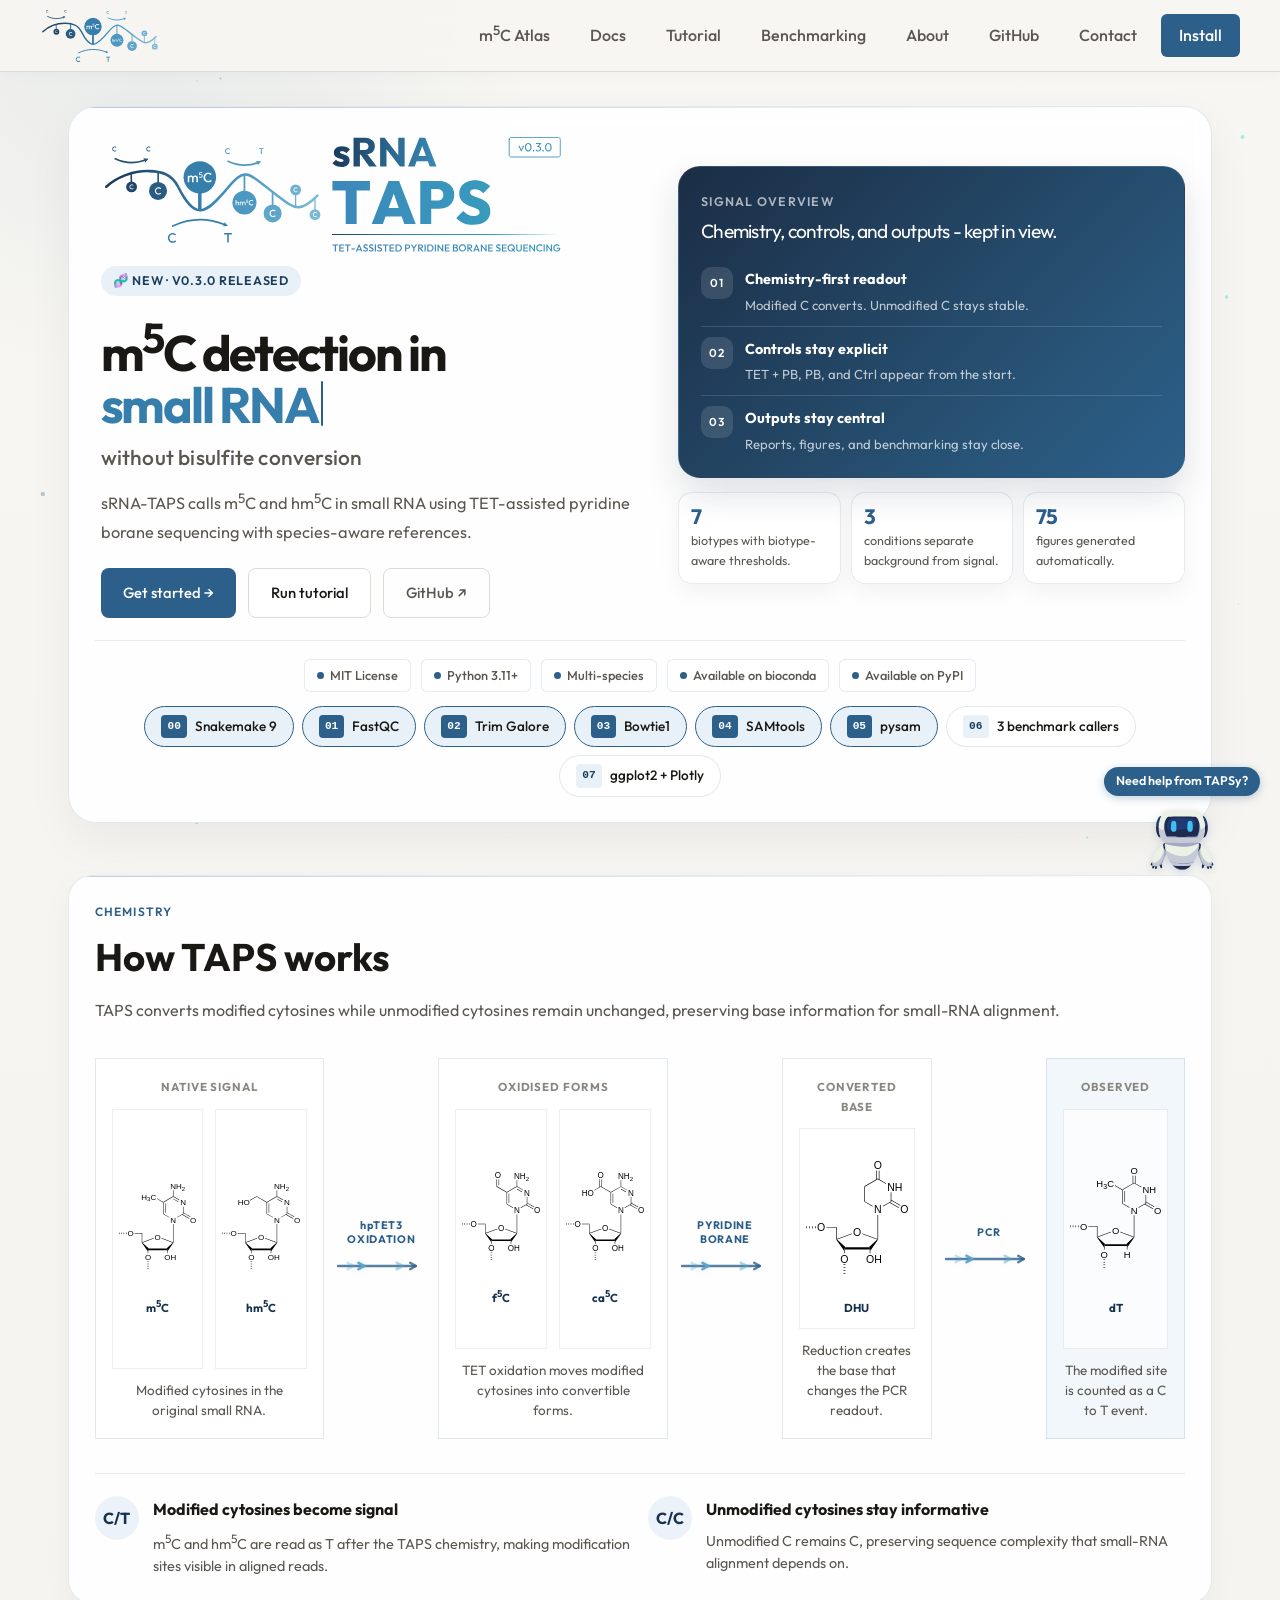
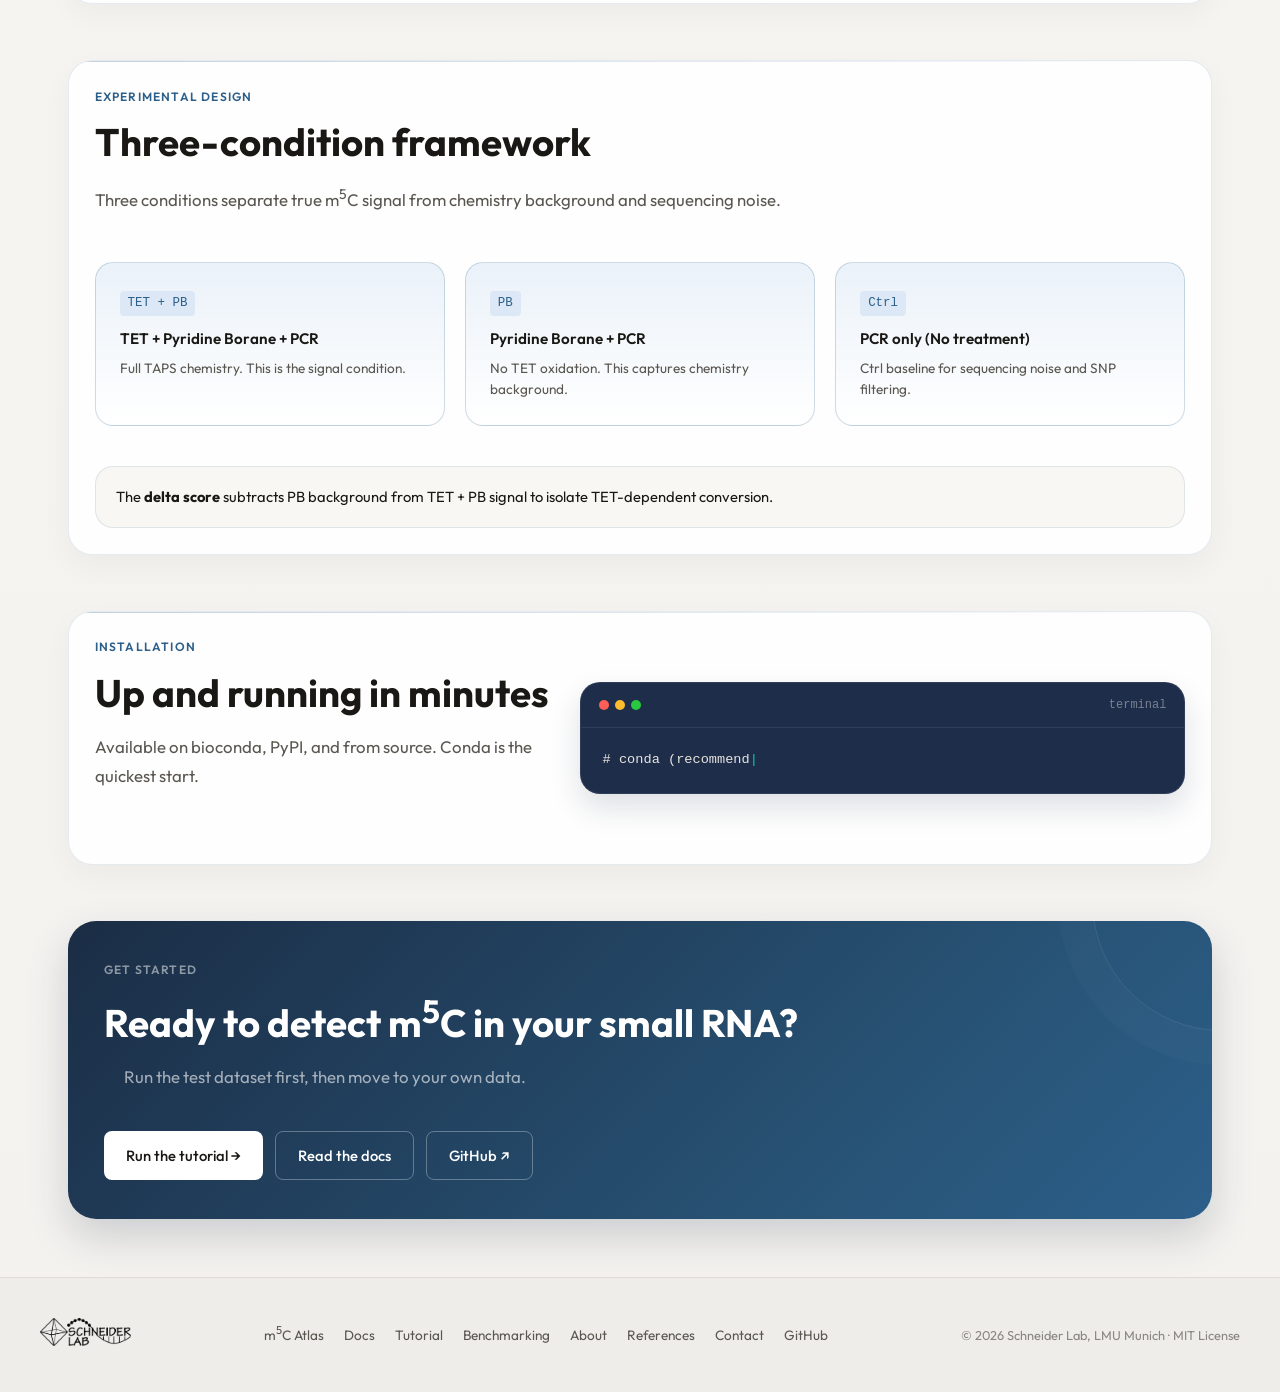
==== commit 5501ccd2: "Relabel condition names to Ctrl/PB/TET + PB on homepage Renames the three-condition framework's disp" ====
--- a/docs/index.html
+++ b/docs/index.html
@@ -693,7 +693,7 @@
           </div>
           <div class="proof-item">
             <span class="proof-step">02</span>
-            <div><strong>Controls stay explicit</strong><p>treat, pb_Ctrl, and no-treat appear from the start.</p></div>
+            <div><strong>Controls stay explicit</strong><p>TET + PB, PB, and Ctrl appear from the start.</p></div>
           </div>
           <div class="proof-item">
             <span class="proof-step">03</span>
@@ -872,12 +872,12 @@
     <h2 class="section-title">Three-condition framework</h2>
     <p class="section-desc">Three conditions separate true m<sup>5</sup>C signal from chemistry background and sequencing noise.</p>
     <div class="conditions-grid">
-      <div class="condition-card treat"><div class="condition-tag">treat</div><h3>TET + Pyridine Borane + PCR</h3><p>Full TAPS chemistry. This is the signal condition.</p></div>
-      <div class="condition-card pb"><div class="condition-tag">pb_Ctrl</div><h3>Pyridine Borane + PCR</h3><p>No TET oxidation. This captures chemistry background.</p></div>
-      <div class="condition-card notx"><div class="condition-tag">no-treat</div><h3>PCR only (No treatment)</h3><p>Untreated baseline for sequencing noise and SNP filtering.</p></div>
+      <div class="condition-card treat"><div class="condition-tag">TET + PB</div><h3>TET + Pyridine Borane + PCR</h3><p>Full TAPS chemistry. This is the signal condition.</p></div>
+      <div class="condition-card pb"><div class="condition-tag">PB</div><h3>Pyridine Borane + PCR</h3><p>No TET oxidation. This captures chemistry background.</p></div>
+      <div class="condition-card notx"><div class="condition-tag">Ctrl</div><h3>PCR only (No treatment)</h3><p>Ctrl baseline for sequencing noise and SNP filtering.</p></div>
     </div>
     <div class="chem-callout">
-      <p>The <strong>delta score</strong> subtracts pb_Ctrl background from treat signal to isolate TET-dependent conversion.</p>
+      <p>The <strong>delta score</strong> subtracts PB background from TET + PB signal to isolate TET-dependent conversion.</p>
     </div>
     </div>
   </div>
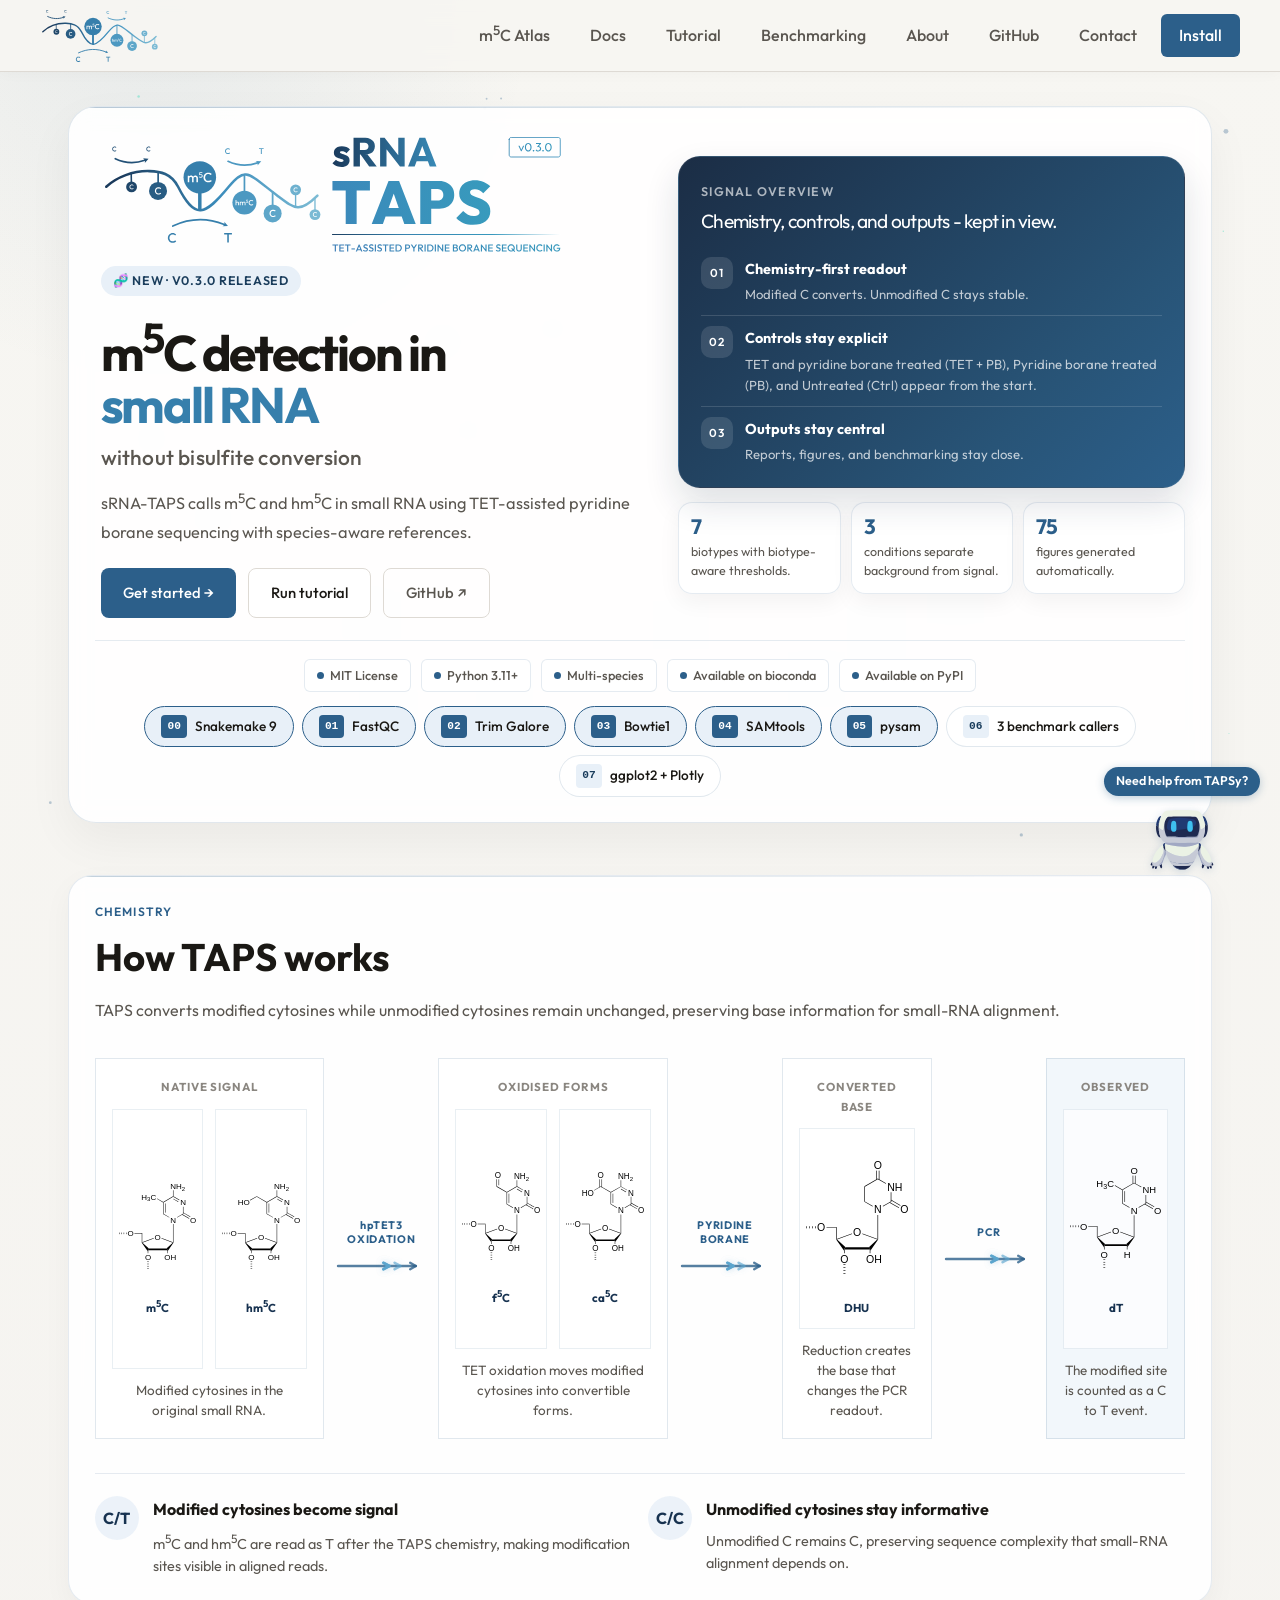
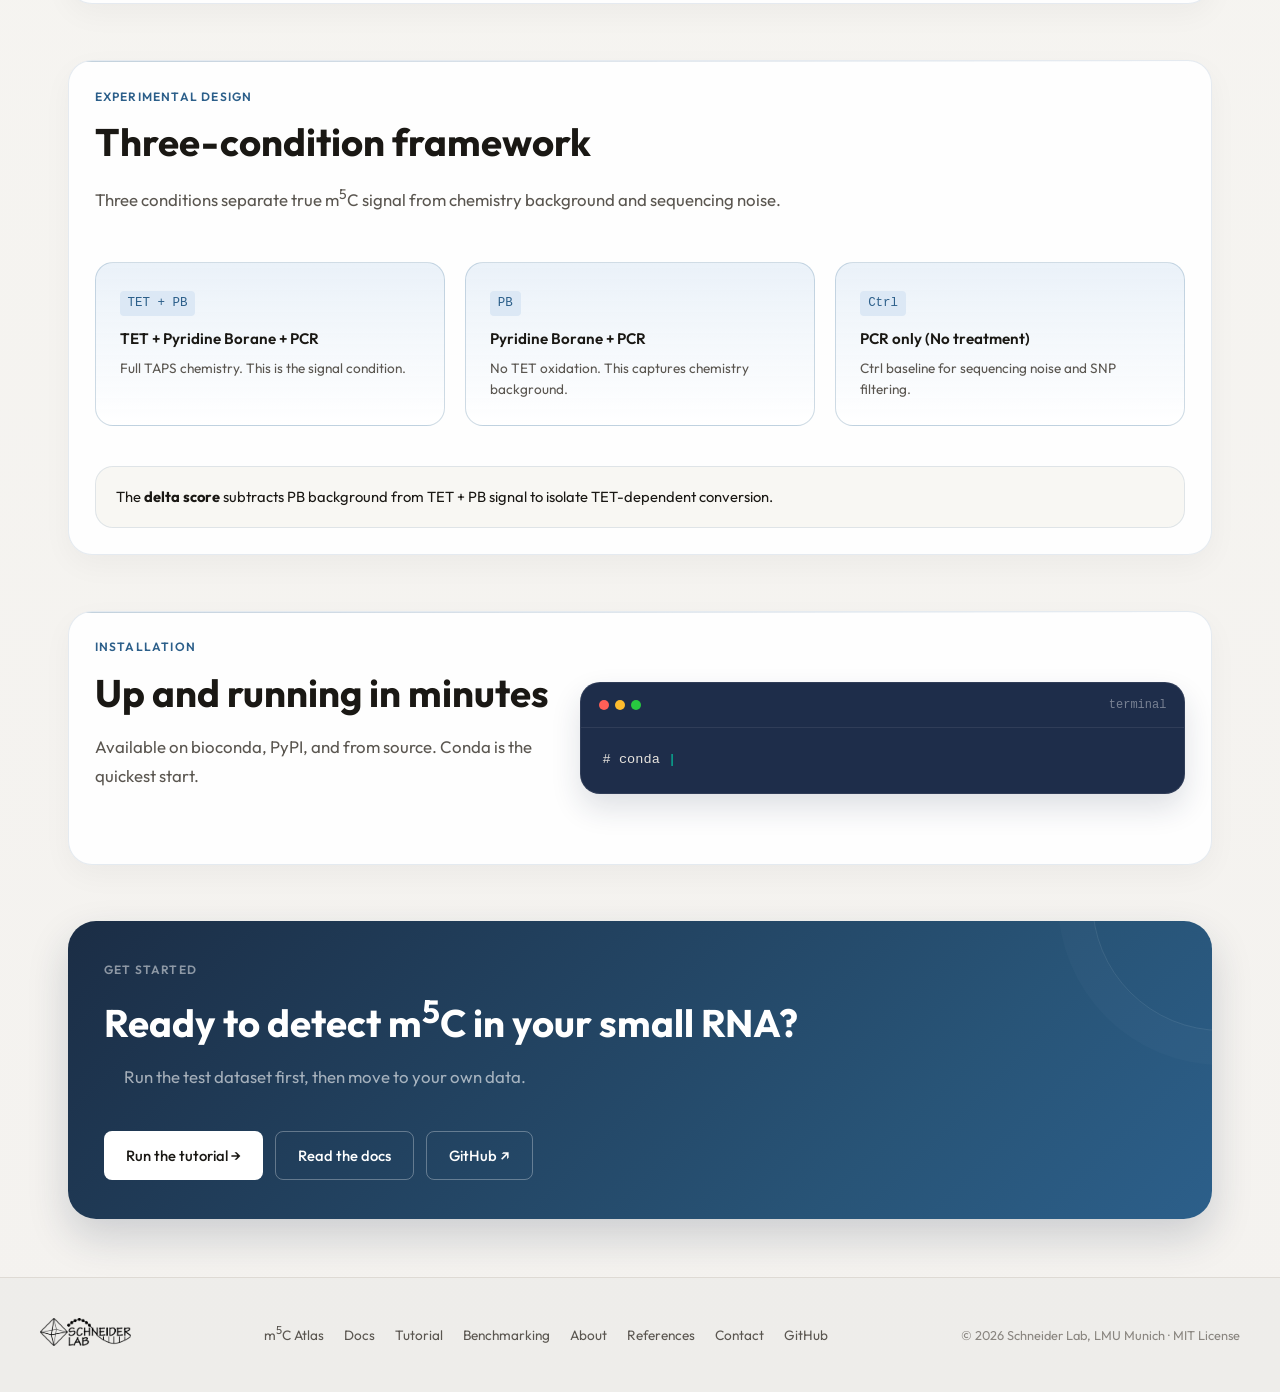
==== commit a8f5e437: "Spell out condition names on first mention, abbreviate after Homepage, tutorial, and benchmarking ea" ====
--- a/docs/index.html
+++ b/docs/index.html
@@ -693,7 +693,7 @@
           </div>
           <div class="proof-item">
             <span class="proof-step">02</span>
-            <div><strong>Controls stay explicit</strong><p>TET + PB, PB, and Ctrl appear from the start.</p></div>
+            <div><strong>Controls stay explicit</strong><p>TET and pyridine borane treated (TET + PB), Pyridine borane treated (PB), and Untreated (Ctrl) appear from the start.</p></div>
           </div>
           <div class="proof-item">
             <span class="proof-step">03</span>
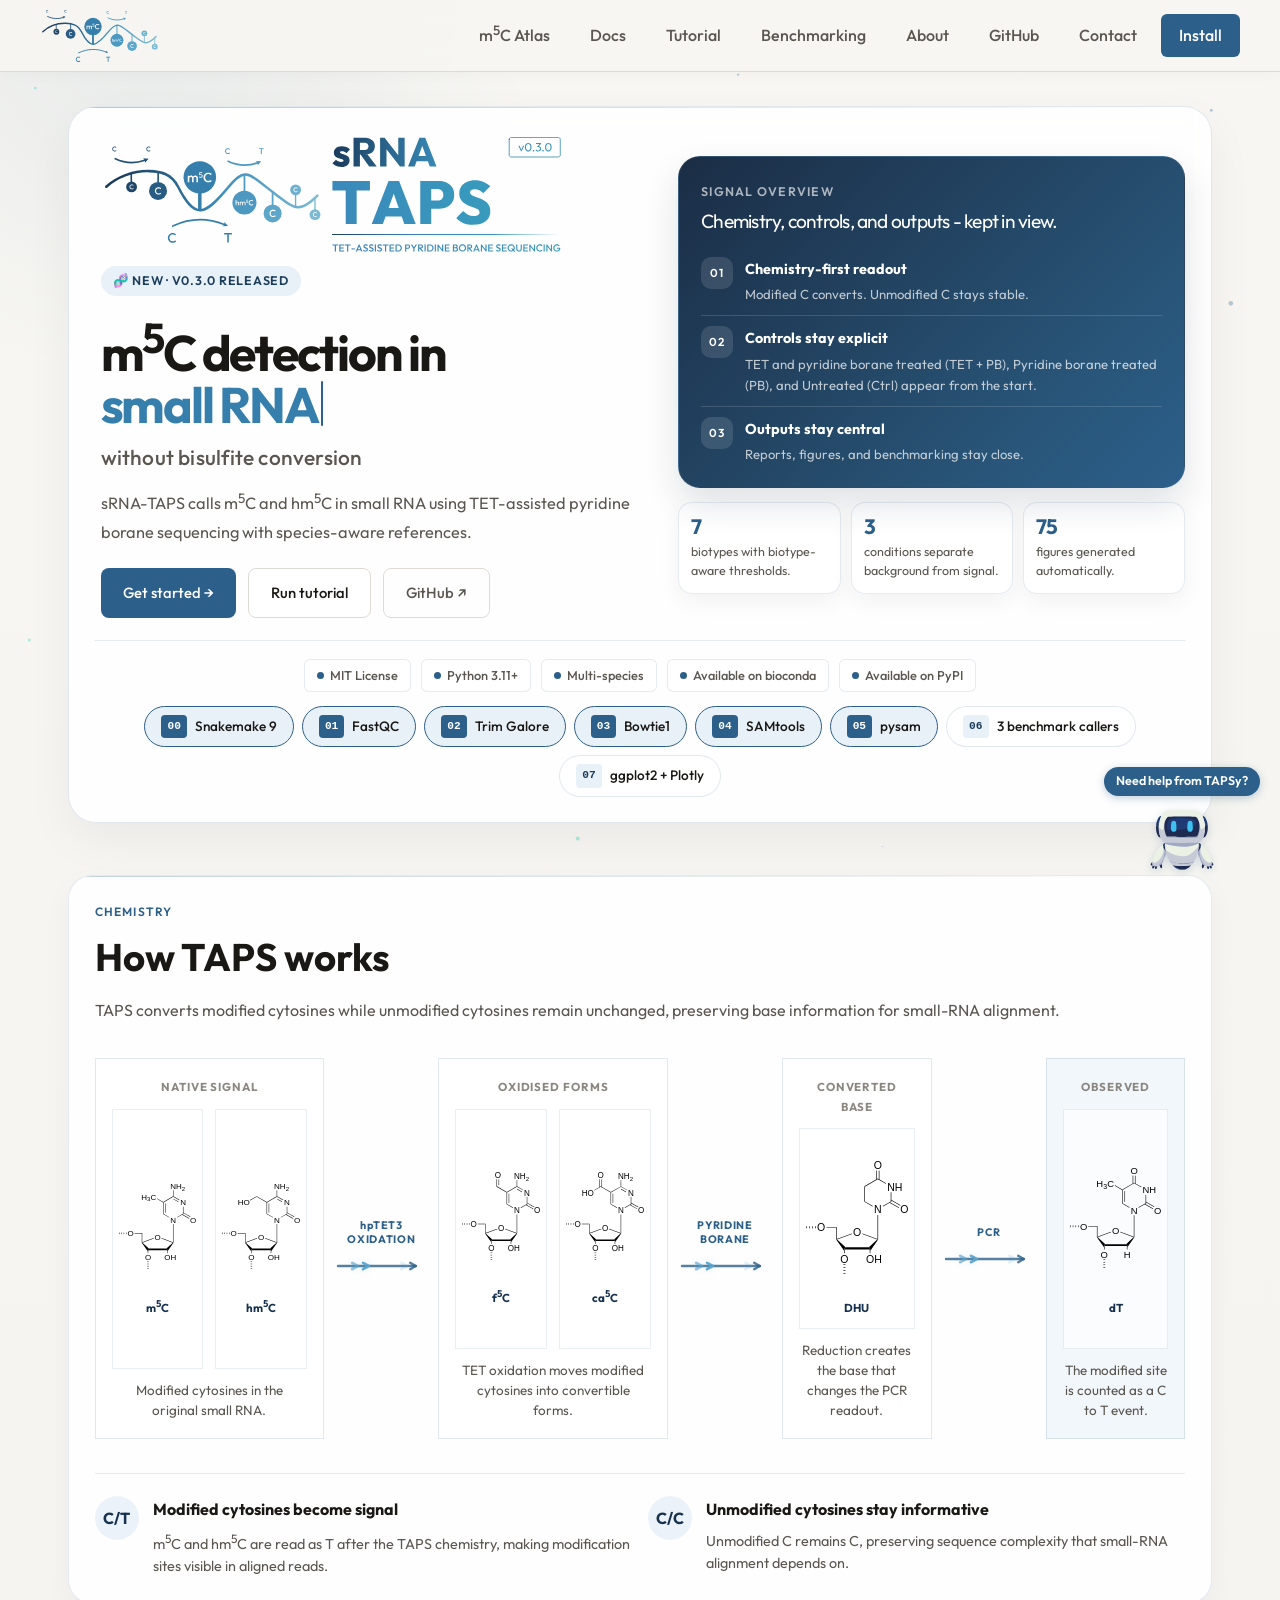
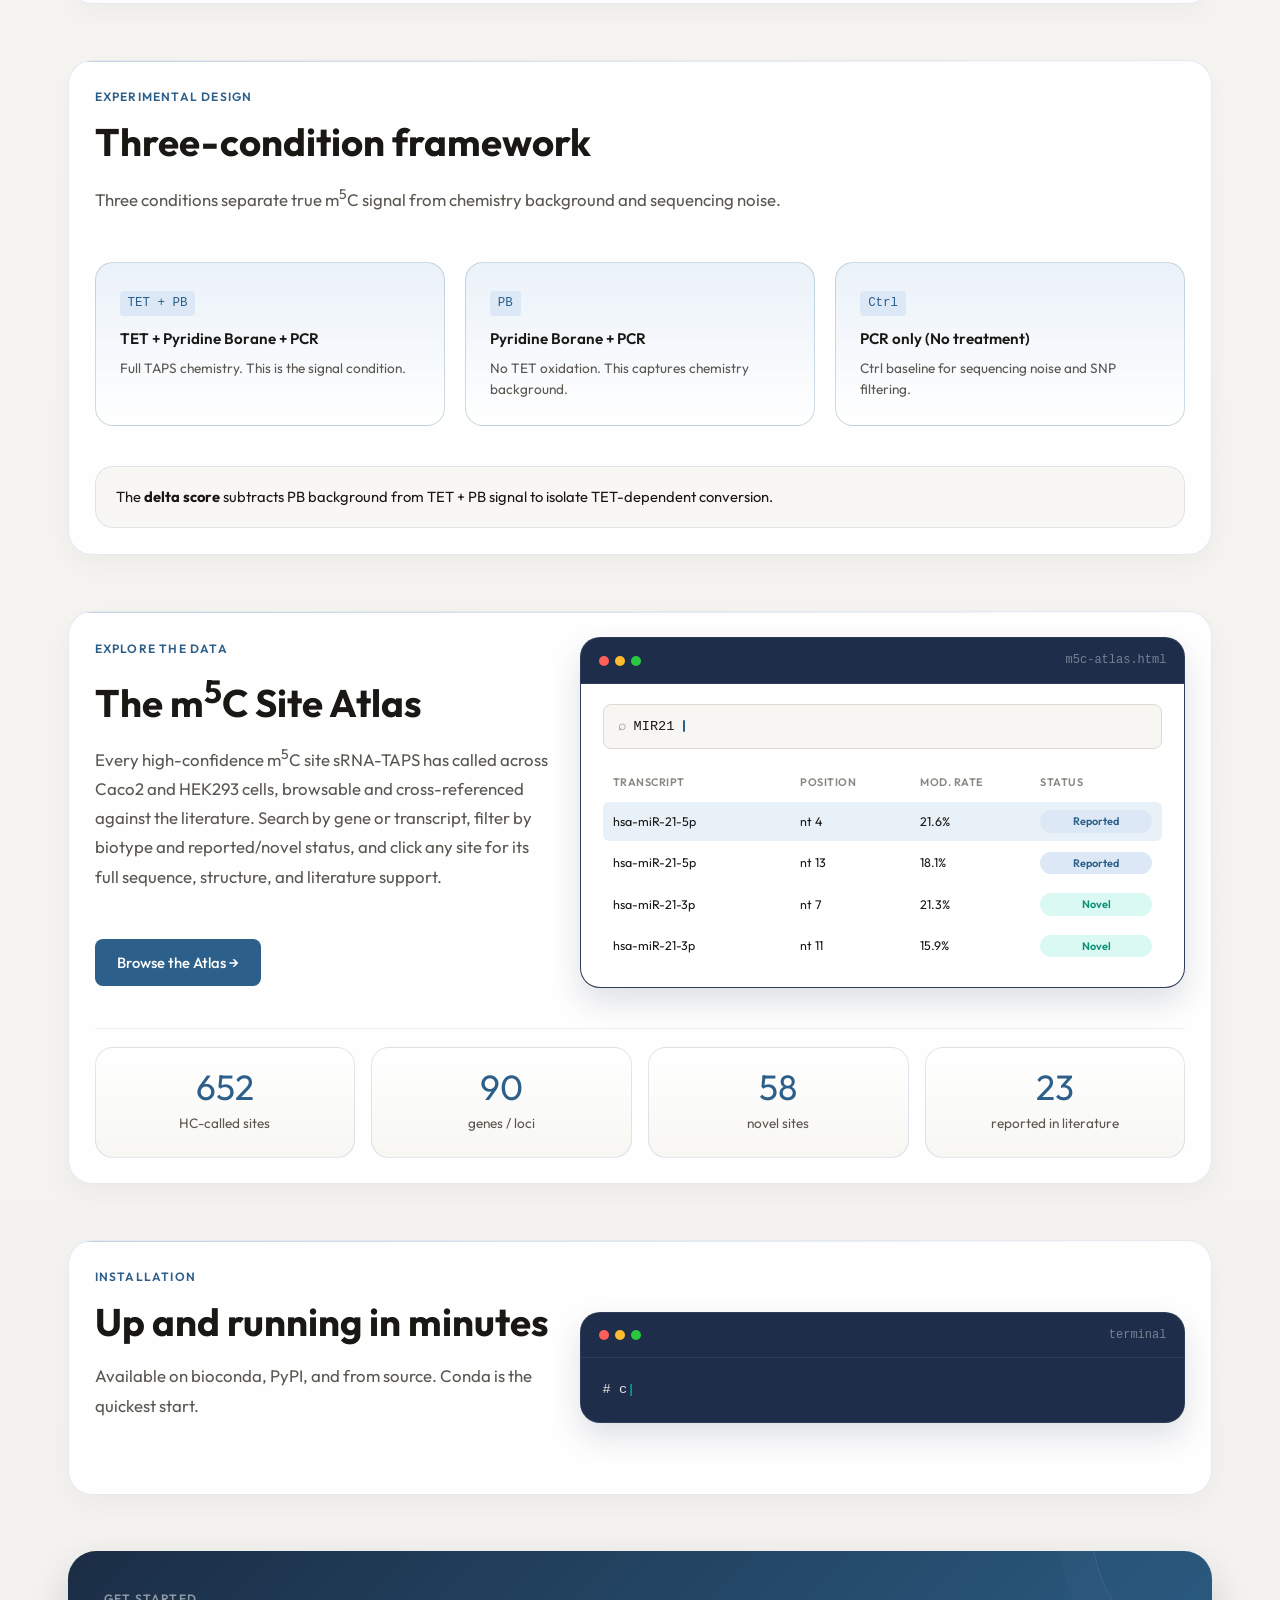
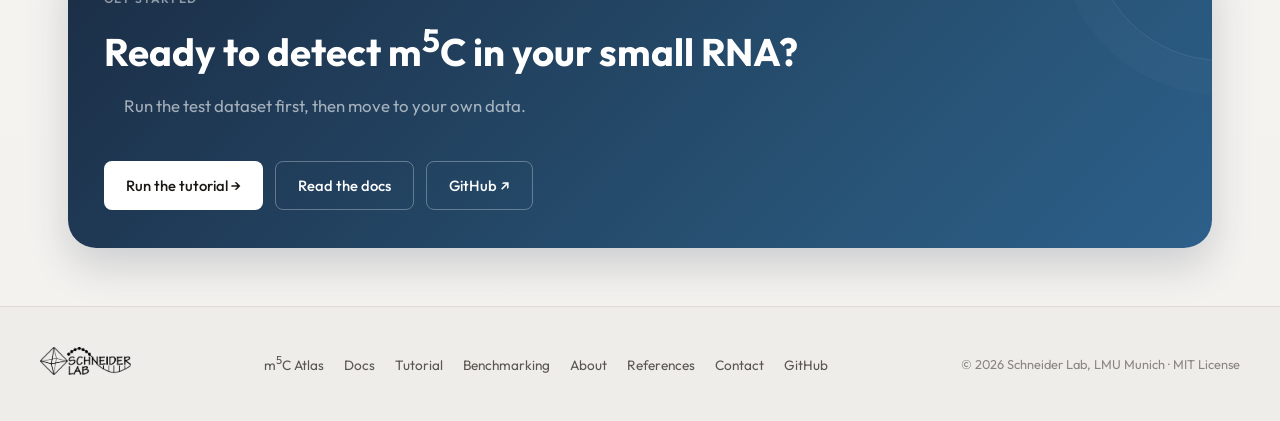
==== commit b5e55c4d: "Add animated Atlas search demo to the homepage m5C Atlas section Restructures the m5C Site Atlas sec" ====
--- a/docs/index.html
+++ b/docs/index.html
@@ -150,6 +150,19 @@
     .code-body .cmd { color: #2C5F8A; }
     .code-body .comment { color: #928374; font-style: italic; }
 
+    /* ATLAS DEMO */
+    .atlas-demo-body { padding: 20px 22px 22px; background: var(--surface); }
+    .atlas-demo-search { display: flex; align-items: center; gap: 8px; background: var(--bg); border: 1.5px solid var(--border); border-radius: 8px; padding: 10px 14px; font-family: 'DM Mono', monospace; font-size: .85rem; color: var(--text); margin-bottom: 16px; min-height: 1.3em; }
+    .atlas-demo-search-icon { color: var(--text3); }
+    .atlas-demo-table { display: flex; flex-direction: column; gap: 3px; }
+    .atlas-demo-row { display: grid; grid-template-columns: 1.6fr 1fr 1fr 1fr; gap: 8px; align-items: center; padding: 8px 10px; border-radius: 6px; font-size: .78rem; opacity: 1; transform: translateY(0); transition: opacity .4s ease, transform .4s ease, background .3s ease; }
+    .atlas-demo-row.is-hidden { opacity: 0; transform: translateY(6px); }
+    .atlas-demo-row.is-scanning { background: var(--accent2); }
+    .atlas-demo-head { font-size: .68rem; text-transform: uppercase; letter-spacing: .05em; color: var(--text3); font-weight: 600; }
+    .atlas-demo-status { display: inline-block; padding: 2px 8px; border-radius: 100px; font-size: .68rem; font-weight: 600; text-align: center; }
+    .atlas-demo-status.is-reported { background: #dce8f5; color: var(--accent3); }
+    .atlas-demo-status.is-novel { background: rgba(0,212,170,.15); color: #0a8f74; }
+
     /* CONDITIONS */
     .conditions-grid { display: grid; grid-template-columns: repeat(3, 1fr); gap: 20px; margin-bottom: 40px; }
     .condition-card { border-radius: 12px; padding: 24px; border: 1.5px solid var(--border); }
@@ -218,6 +231,7 @@
       .chem-grid, .install-grid, .features-grid { grid-template-columns: 1fr; }
       .conditions-grid { grid-template-columns: 1fr; }
       .stats-row { grid-template-columns: repeat(2, 1fr); }
+      .atlas-demo-row { grid-template-columns: 1.4fr 1fr 1fr 1fr; gap: 6px; font-size: .72rem; }
       nav { padding: 0 20px; }
       .container { padding: 0 20px; }
       .hero { padding-left: 20px; padding-right: 20px; }
@@ -883,6 +897,107 @@
   </div>
 </section>
 
+<section class="chemistry-bg">
+  <div class="container">
+    <div class="section-card">
+    <div class="install-grid">
+      <div>
+        <div class="section-label">Explore the data</div>
+        <h2 class="section-title">The m<sup>5</sup>C Site Atlas</h2>
+        <p class="section-desc">Every high-confidence m<sup>5</sup>C site sRNA-TAPS has called across Caco2 and HEK293 cells, browsable and cross-referenced against the literature. Search by gene or transcript, filter by biotype and reported/novel status, and click any site for its full sequence, structure, and literature support.</p>
+        <div><a href="m5c-atlas.html" class="btn btn-primary">Browse the Atlas →</a></div>
+      </div>
+      <div>
+        <div class="code-block">
+          <div class="code-header">
+            <div class="code-dots"><div class="code-dot dot-r"></div><div class="code-dot dot-y"></div><div class="code-dot dot-g"></div></div>
+            <span class="code-title">m5c-atlas.html</span>
+          </div>
+          <div class="atlas-demo-body">
+            <div class="atlas-demo-search">
+              <span class="atlas-demo-search-icon">⌕</span><span id="atlasDemoQuery"></span><span class="type-caret"></span>
+            </div>
+            <div class="atlas-demo-table" id="atlasDemoTable">
+              <div class="atlas-demo-row atlas-demo-head"><span>Transcript</span><span>Position</span><span>Mod. rate</span><span>Status</span></div>
+              <div class="atlas-demo-row" data-row><span>hsa-miR-21-5p</span><span>nt 4</span><span>21.6%</span><span class="atlas-demo-status is-reported">Reported</span></div>
+              <div class="atlas-demo-row" data-row><span>hsa-miR-21-5p</span><span>nt 13</span><span>18.1%</span><span class="atlas-demo-status is-reported">Reported</span></div>
+              <div class="atlas-demo-row" data-row><span>hsa-miR-21-3p</span><span>nt 7</span><span>21.3%</span><span class="atlas-demo-status is-novel">Novel</span></div>
+              <div class="atlas-demo-row" data-row><span>hsa-miR-21-3p</span><span>nt 11</span><span>15.9%</span><span class="atlas-demo-status is-novel">Novel</span></div>
+            </div>
+          </div>
+        </div>
+<script>
+(function(){
+  const query = 'MIR21';
+  const table = document.getElementById('atlasDemoTable');
+  const queryEl = document.getElementById('atlasDemoQuery');
+  if (!table || !queryEl) return;
+  const rows = table.querySelectorAll('.atlas-demo-row[data-row]');
+
+  let charIdx = 0, rowIdx = 0;
+
+  function typeChar() {
+    if (charIdx < query.length) {
+      queryEl.textContent += query[charIdx++];
+      setTimeout(typeChar, 90 + Math.random() * 70);
+    } else {
+      setTimeout(revealRows, 450);
+    }
+  }
+
+  function revealRows() {
+    if (rowIdx < rows.length) {
+      const row = rows[rowIdx++];
+      row.classList.remove('is-hidden');
+      row.classList.add('is-scanning');
+      setTimeout(() => row.classList.remove('is-scanning'), 550);
+      setTimeout(revealRows, 420);
+    } else {
+      setTimeout(reset, 2800);
+    }
+  }
+
+  function reset() {
+    rows.forEach(r => { r.classList.add('is-hidden'); r.classList.remove('is-scanning'); });
+    queryEl.textContent = '';
+    charIdx = 0; rowIdx = 0;
+    setTimeout(typeChar, 400);
+  }
+
+  // Rows are visible by default in CSS (safe with JS off). Only hide them
+  // right before animating them back in, and if that throws, immediately
+  // undo it — content can never end up stuck blank.
+  function begin() {
+    try {
+      rows.forEach(r => r.classList.add('is-hidden'));
+      queryEl.textContent = '';
+      typeChar();
+    } catch (e) {
+      rows.forEach(r => r.classList.remove('is-hidden'));
+      queryEl.textContent = query;
+    }
+  }
+
+  if (typeof IntersectionObserver === 'function') {
+    const obs = new IntersectionObserver((entries) => {
+      if (entries[0].isIntersecting) { begin(); obs.disconnect(); }
+    }, { threshold: 0.3 });
+    obs.observe(table);
+  }
+})();
+</script>
+      </div>
+    </div>
+    <div class="stats-row" style="margin-top:40px">
+      <div class="stat-card"><div class="stat-num">6524</div><div class="stat-label">HC-called sites</div></div>
+      <div class="stat-card"><div class="stat-num">905</div><div class="stat-label">genes / loci</div></div>
+      <div class="stat-card"><div class="stat-num">580</div><div class="stat-label">novel sites</div></div>
+      <div class="stat-card"><div class="stat-num">232</div><div class="stat-label">reported in literature</div></div>
+    </div>
+    </div>
+  </div>
+</section>
+
 <section class="install-bg">
   <div class="container">
     <div class="section-card">
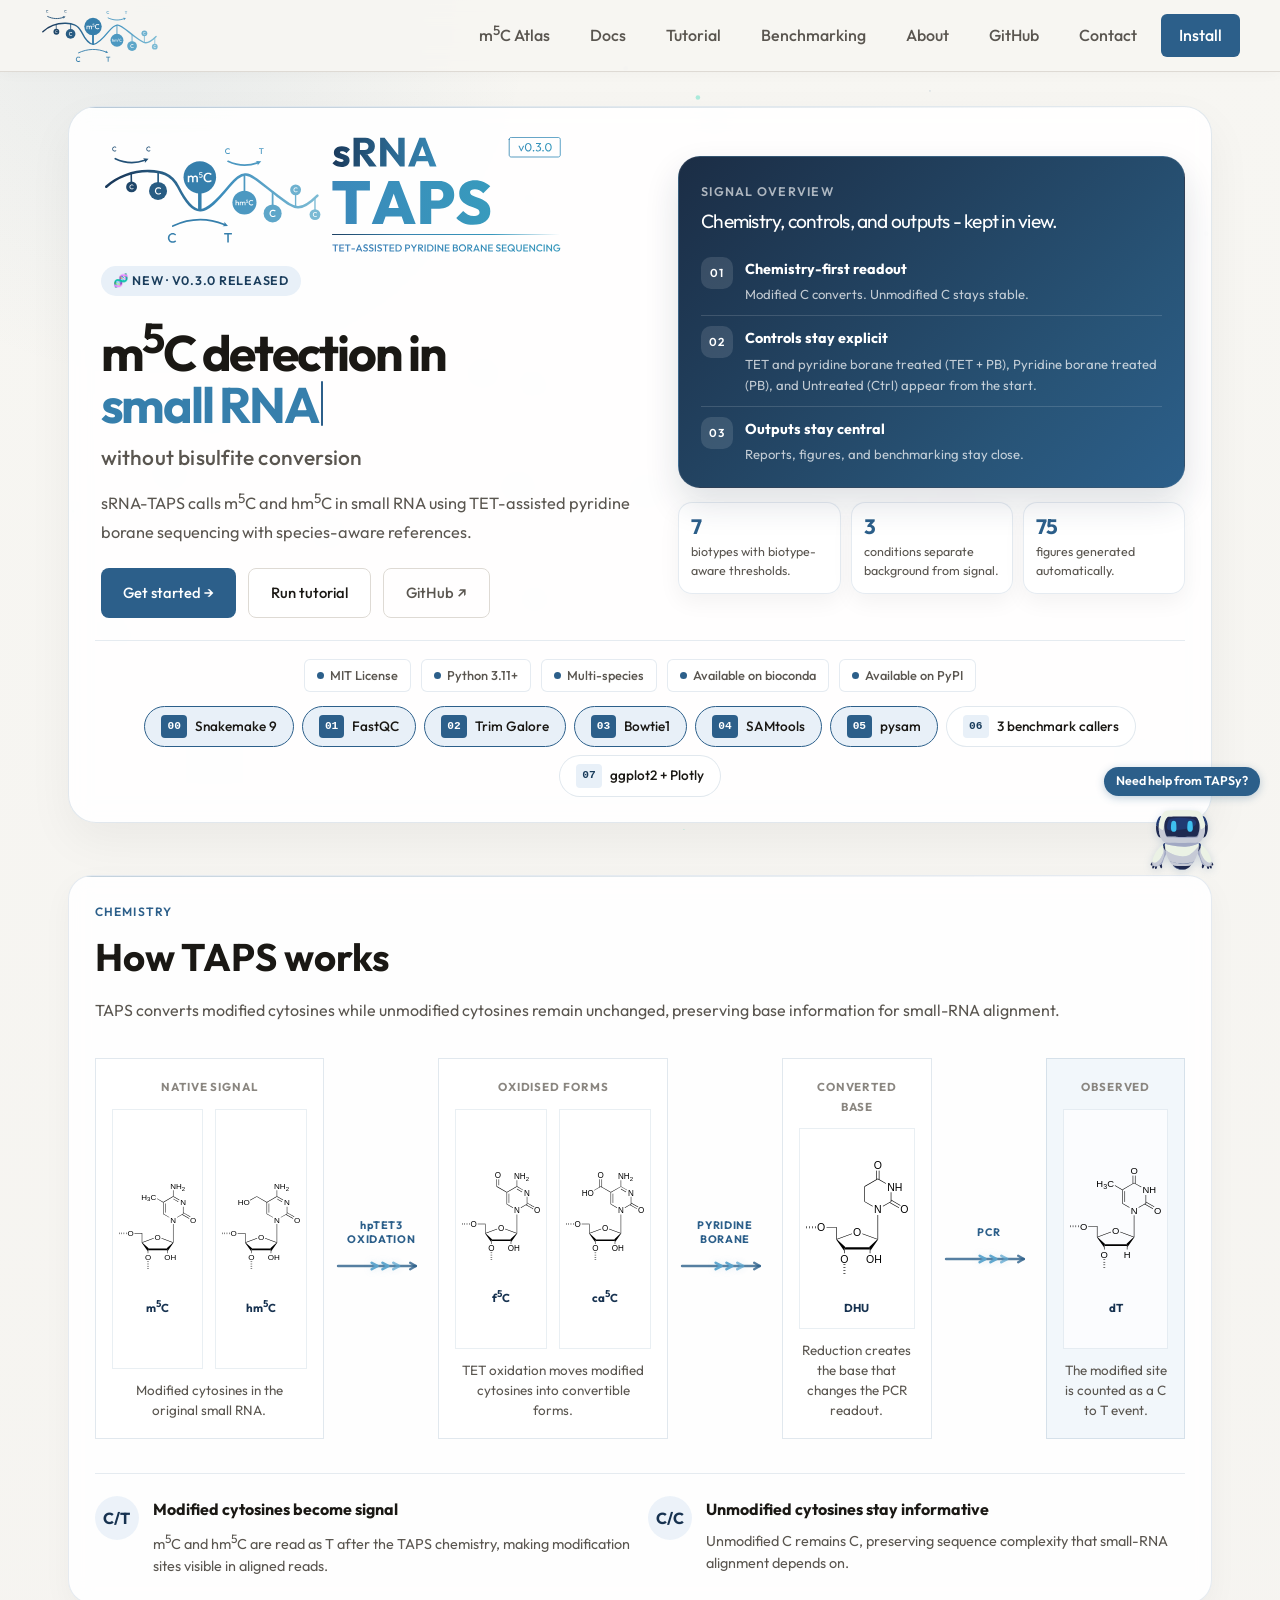
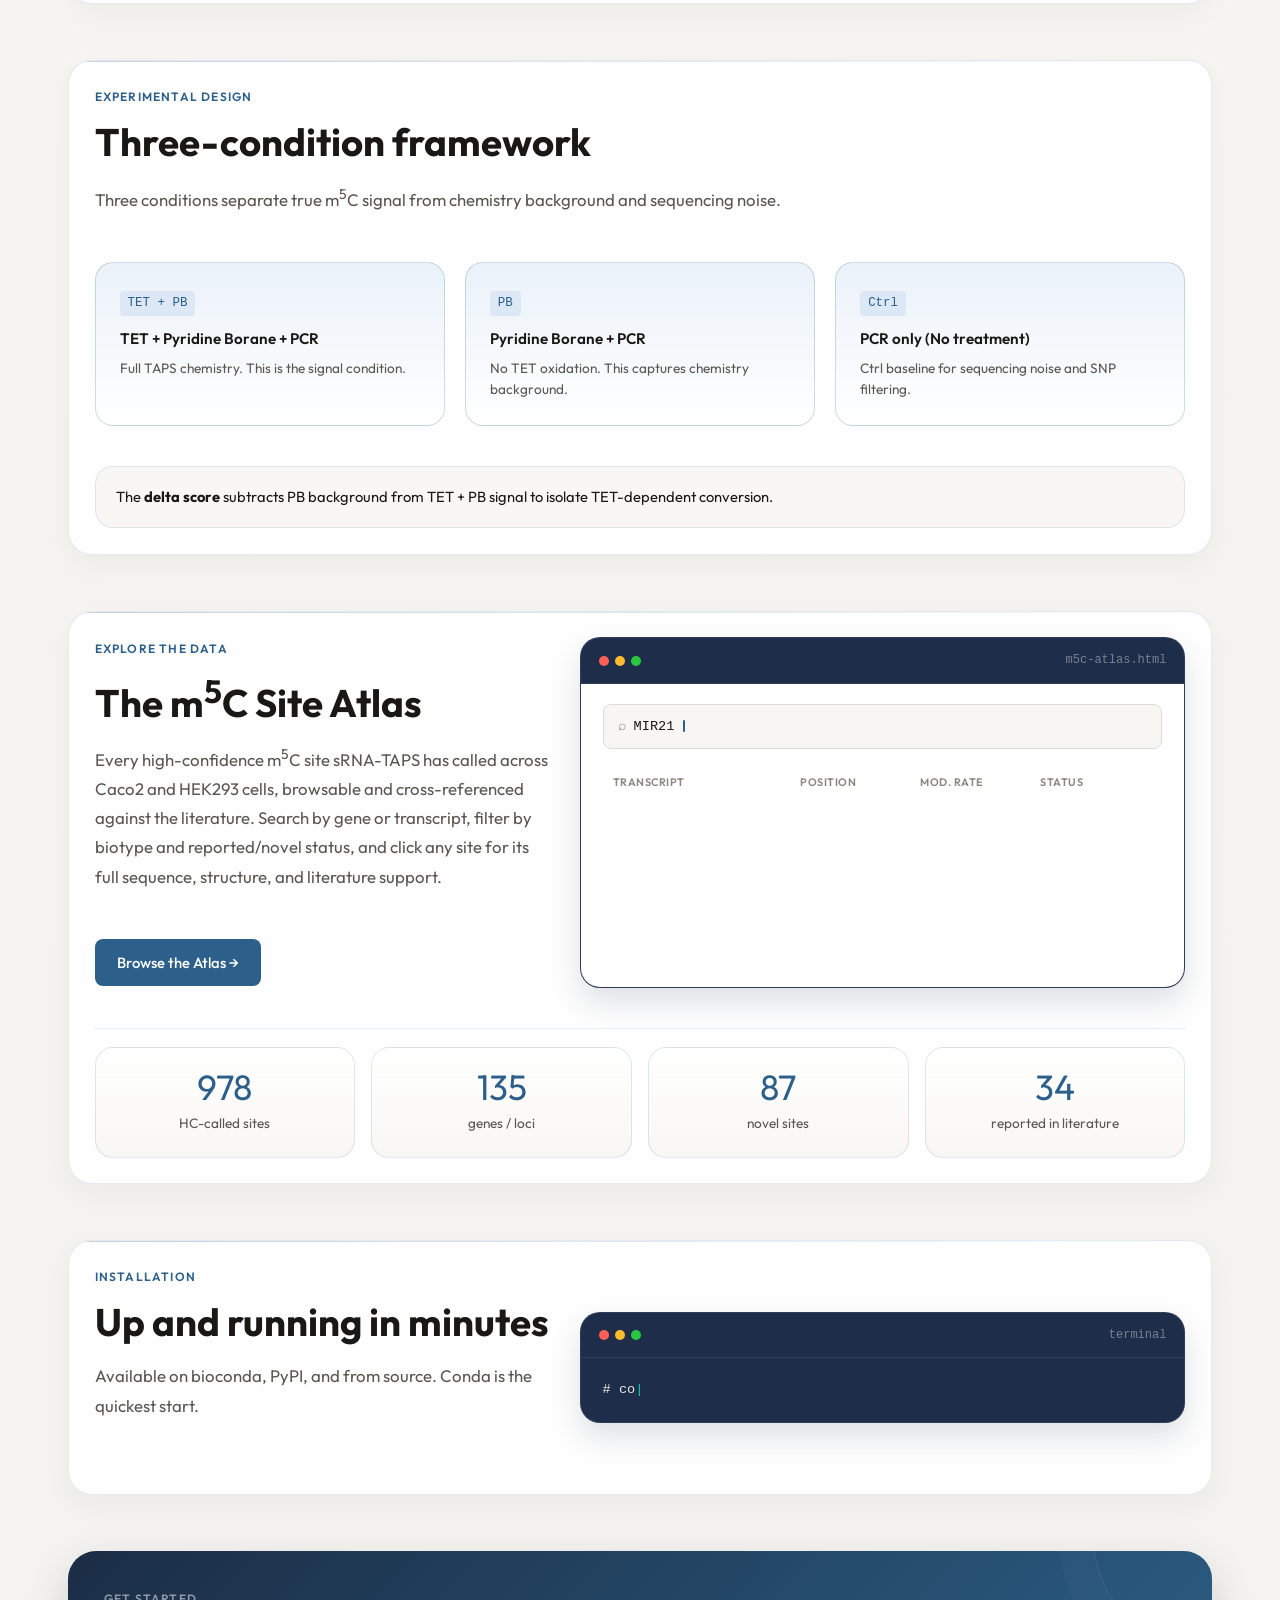
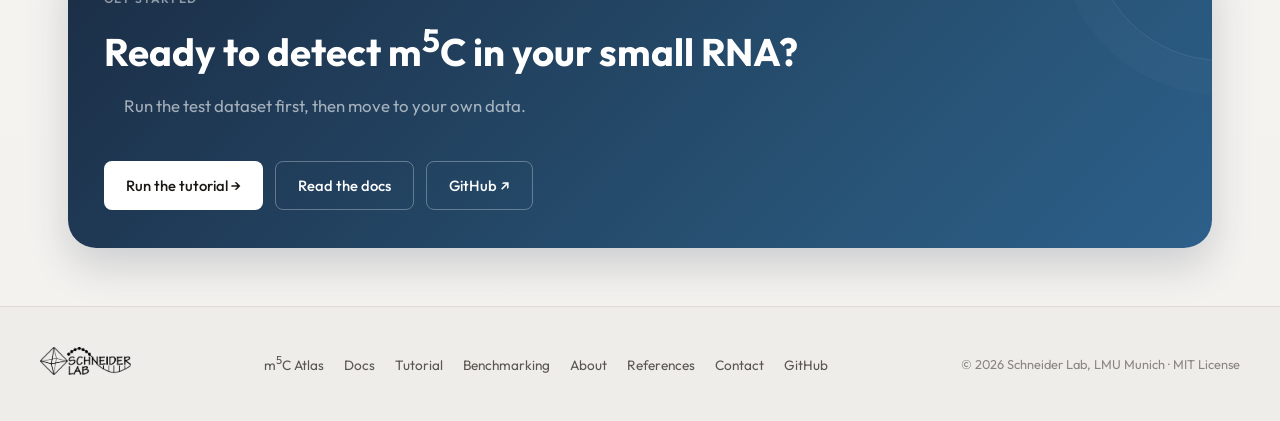
==== commit 1bf1bc99: "Add click-through detail popup to the homepage Atlas demo Extends the animated Atlas search mockup: " ====
--- a/docs/index.html
+++ b/docs/index.html
@@ -151,17 +151,35 @@
     .code-body .comment { color: #928374; font-style: italic; }
 
     /* ATLAS DEMO */
-    .atlas-demo-body { padding: 20px 22px 22px; background: var(--surface); }
+    .atlas-demo-body { padding: 20px 22px 22px; background: var(--surface); position: relative; overflow: hidden; }
     .atlas-demo-search { display: flex; align-items: center; gap: 8px; background: var(--bg); border: 1.5px solid var(--border); border-radius: 8px; padding: 10px 14px; font-family: 'DM Mono', monospace; font-size: .85rem; color: var(--text); margin-bottom: 16px; min-height: 1.3em; }
     .atlas-demo-search-icon { color: var(--text3); }
     .atlas-demo-table { display: flex; flex-direction: column; gap: 3px; }
-    .atlas-demo-row { display: grid; grid-template-columns: 1.6fr 1fr 1fr 1fr; gap: 8px; align-items: center; padding: 8px 10px; border-radius: 6px; font-size: .78rem; opacity: 1; transform: translateY(0); transition: opacity .4s ease, transform .4s ease, background .3s ease; }
+    .atlas-demo-row { display: grid; grid-template-columns: 1.6fr 1fr 1fr 1fr; gap: 8px; align-items: center; padding: 8px 10px; border-radius: 6px; font-size: .78rem; opacity: 1; transform: translateY(0); transition: opacity .4s ease, transform .4s ease, background .3s ease; cursor: default; }
     .atlas-demo-row.is-hidden { opacity: 0; transform: translateY(6px); }
-    .atlas-demo-row.is-scanning { background: var(--accent2); }
+    .atlas-demo-row.is-scanning, .atlas-demo-row.is-clicked { background: var(--accent2); }
     .atlas-demo-head { font-size: .68rem; text-transform: uppercase; letter-spacing: .05em; color: var(--text3); font-weight: 600; }
     .atlas-demo-status { display: inline-block; padding: 2px 8px; border-radius: 100px; font-size: .68rem; font-weight: 600; text-align: center; }
     .atlas-demo-status.is-reported { background: #dce8f5; color: var(--accent3); }
     .atlas-demo-status.is-novel { background: rgba(0,212,170,.15); color: #0a8f74; }
+
+    .atlas-demo-popup { position: absolute; inset: 10px; background: var(--surface); border: 1px solid var(--border); border-radius: 10px; box-shadow: 0 14px 36px rgba(0,0,0,.18); opacity: 0; transform: translateY(8px) scale(.98); pointer-events: none; transition: opacity .3s ease, transform .3s ease; display: flex; flex-direction: column; z-index: 5; }
+    .atlas-demo-popup.is-open { opacity: 1; transform: translateY(0) scale(1); }
+    .atlas-demo-popup-head { display: flex; align-items: center; gap: 10px; padding: 12px 16px; border-bottom: 1px solid var(--border); flex-shrink: 0; }
+    .atlas-demo-popup-chip { font-size: .62rem; font-weight: 700; text-transform: uppercase; letter-spacing: .04em; background: var(--accent2); color: var(--accent3); padding: 3px 8px; border-radius: 100px; }
+    .atlas-demo-popup-title { font-family: 'Outfit', sans-serif; font-weight: 600; font-size: .9rem; color: var(--text); }
+    .atlas-demo-popup-sub { font-size: .7rem; color: var(--text2); margin-top: 1px; }
+    .atlas-demo-popup-close { margin-left: auto; color: var(--text3); font-size: .78rem; }
+    .atlas-demo-popup-scroll { flex: 1; overflow-y: hidden; padding: 14px 16px; }
+    .atlas-demo-popup-stats { display: grid; grid-template-columns: repeat(3, 1fr); gap: 8px; margin-bottom: 16px; }
+    .atlas-demo-popup-stats div { text-align: center; background: var(--bg); border-radius: 8px; padding: 9px 4px; }
+    .atlas-demo-popup-stats strong { display: block; font-family: 'Outfit', sans-serif; font-size: .9rem; color: var(--accent); }
+    .atlas-demo-popup-stats span { font-size: .62rem; color: var(--text2); text-transform: uppercase; letter-spacing: .04em; }
+    .atlas-demo-popup-section { margin-bottom: 18px; }
+    .atlas-demo-popup-label { font-size: .65rem; font-weight: 600; text-transform: uppercase; letter-spacing: .05em; color: var(--text3); margin-bottom: 7px; }
+    .atlas-demo-popup-seq { font-family: 'DM Mono', monospace; font-size: .8rem; letter-spacing: .1em; color: var(--text2); line-height: 1.9; word-break: break-all; }
+    .atlas-demo-popup-seq mark { background: var(--accent); color: #fff; padding: 1px 3px; border-radius: 3px; }
+    .atlas-demo-popup-lit { font-size: .76rem; color: var(--text2); line-height: 1.6; }
 
     /* CONDITIONS */
     .conditions-grid { display: grid; grid-template-columns: repeat(3, 1fr); gap: 20px; margin-bottom: 40px; }
@@ -924,6 +942,35 @@
               <div class="atlas-demo-row" data-row><span>hsa-miR-21-3p</span><span>nt 7</span><span>21.3%</span><span class="atlas-demo-status is-novel">Novel</span></div>
               <div class="atlas-demo-row" data-row><span>hsa-miR-21-3p</span><span>nt 11</span><span>15.9%</span><span class="atlas-demo-status is-novel">Novel</span></div>
             </div>
+            <div class="atlas-demo-popup" id="atlasDemoPopup">
+              <div class="atlas-demo-popup-head">
+                <span class="atlas-demo-popup-chip">miRNA</span>
+                <div>
+                  <div class="atlas-demo-popup-title">hsa-miR-21-5p</div>
+                  <div class="atlas-demo-popup-sub">nt 4 (mature) &middot; chr17:59,841,276</div>
+                </div>
+                <span class="atlas-demo-popup-close">✕</span>
+              </div>
+              <div class="atlas-demo-popup-scroll" id="atlasDemoPopupScroll">
+                <div class="atlas-demo-popup-stats">
+                  <div><strong>21.6%</strong><span>Mod. rate</span></div>
+                  <div><strong>159,930&times;</strong><span>Coverage</span></div>
+                  <div><strong>Reported</strong><span>Status</span></div>
+                </div>
+                <div class="atlas-demo-popup-section">
+                  <p class="atlas-demo-popup-label">Full sequence (5&prime;&rarr;3&prime;)</p>
+                  <div class="atlas-demo-popup-seq">UAG<mark>C</mark>UUAUCAGACUGAUGUUGA</div>
+                </div>
+                <div class="atlas-demo-popup-section">
+                  <p class="atlas-demo-popup-label">Literature support</p>
+                  <p class="atlas-demo-popup-lit">Carissimi et al. 2021 &mdash; bisulfite miRNA-seq, exact mature-nucleotide match in HeLaS3, HEK293T and more.</p>
+                </div>
+                <div class="atlas-demo-popup-section">
+                  <p class="atlas-demo-popup-label">External databases</p>
+                  <p class="atlas-demo-popup-lit">miRBase &middot; MODOMICS &middot; RNAcentral</p>
+                </div>
+              </div>
+            </div>
           </div>
         </div>
 <script>
@@ -933,6 +980,8 @@
   const queryEl = document.getElementById('atlasDemoQuery');
   if (!table || !queryEl) return;
   const rows = table.querySelectorAll('.atlas-demo-row[data-row]');
+  const popup = document.getElementById('atlasDemoPopup');
+  const popupScroll = document.getElementById('atlasDemoPopupScroll');
 
   let charIdx = 0, rowIdx = 0;
 
@@ -953,12 +1002,41 @@
       setTimeout(() => row.classList.remove('is-scanning'), 550);
       setTimeout(revealRows, 420);
     } else {
-      setTimeout(reset, 2800);
-    }
+      setTimeout(clickRow, 700);
+    }
+  }
+
+  // Simulate clicking the first result, then opening and scrolling through
+  // its detail popup, before looping back to the search.
+  function clickRow() {
+    if (!popup || !rows[0]) { setTimeout(reset, 1600); return; }
+    rows[0].classList.add('is-clicked');
+    setTimeout(openPopup, 260);
+  }
+
+  function openPopup() {
+    popup.classList.add('is-open');
+    if (popupScroll) popupScroll.scrollTop = 0;
+    setTimeout(scrollThrough, 1100);
+  }
+
+  function scrollThrough() {
+    if (popupScroll) {
+      try { popupScroll.scrollTo({ top: popupScroll.scrollHeight, behavior: 'smooth' }); }
+      catch (e) { popupScroll.scrollTop = popupScroll.scrollHeight; }
+    }
+    setTimeout(closePopup, 1700);
+  }
+
+  function closePopup() {
+    popup.classList.remove('is-open');
+    if (rows[0]) rows[0].classList.remove('is-clicked');
+    setTimeout(reset, 900);
   }
 
   function reset() {
-    rows.forEach(r => { r.classList.add('is-hidden'); r.classList.remove('is-scanning'); });
+    rows.forEach(r => { r.classList.add('is-hidden'); r.classList.remove('is-scanning', 'is-clicked'); });
+    if (popup) popup.classList.remove('is-open');
     queryEl.textContent = '';
     charIdx = 0; rowIdx = 0;
     setTimeout(typeChar, 400);
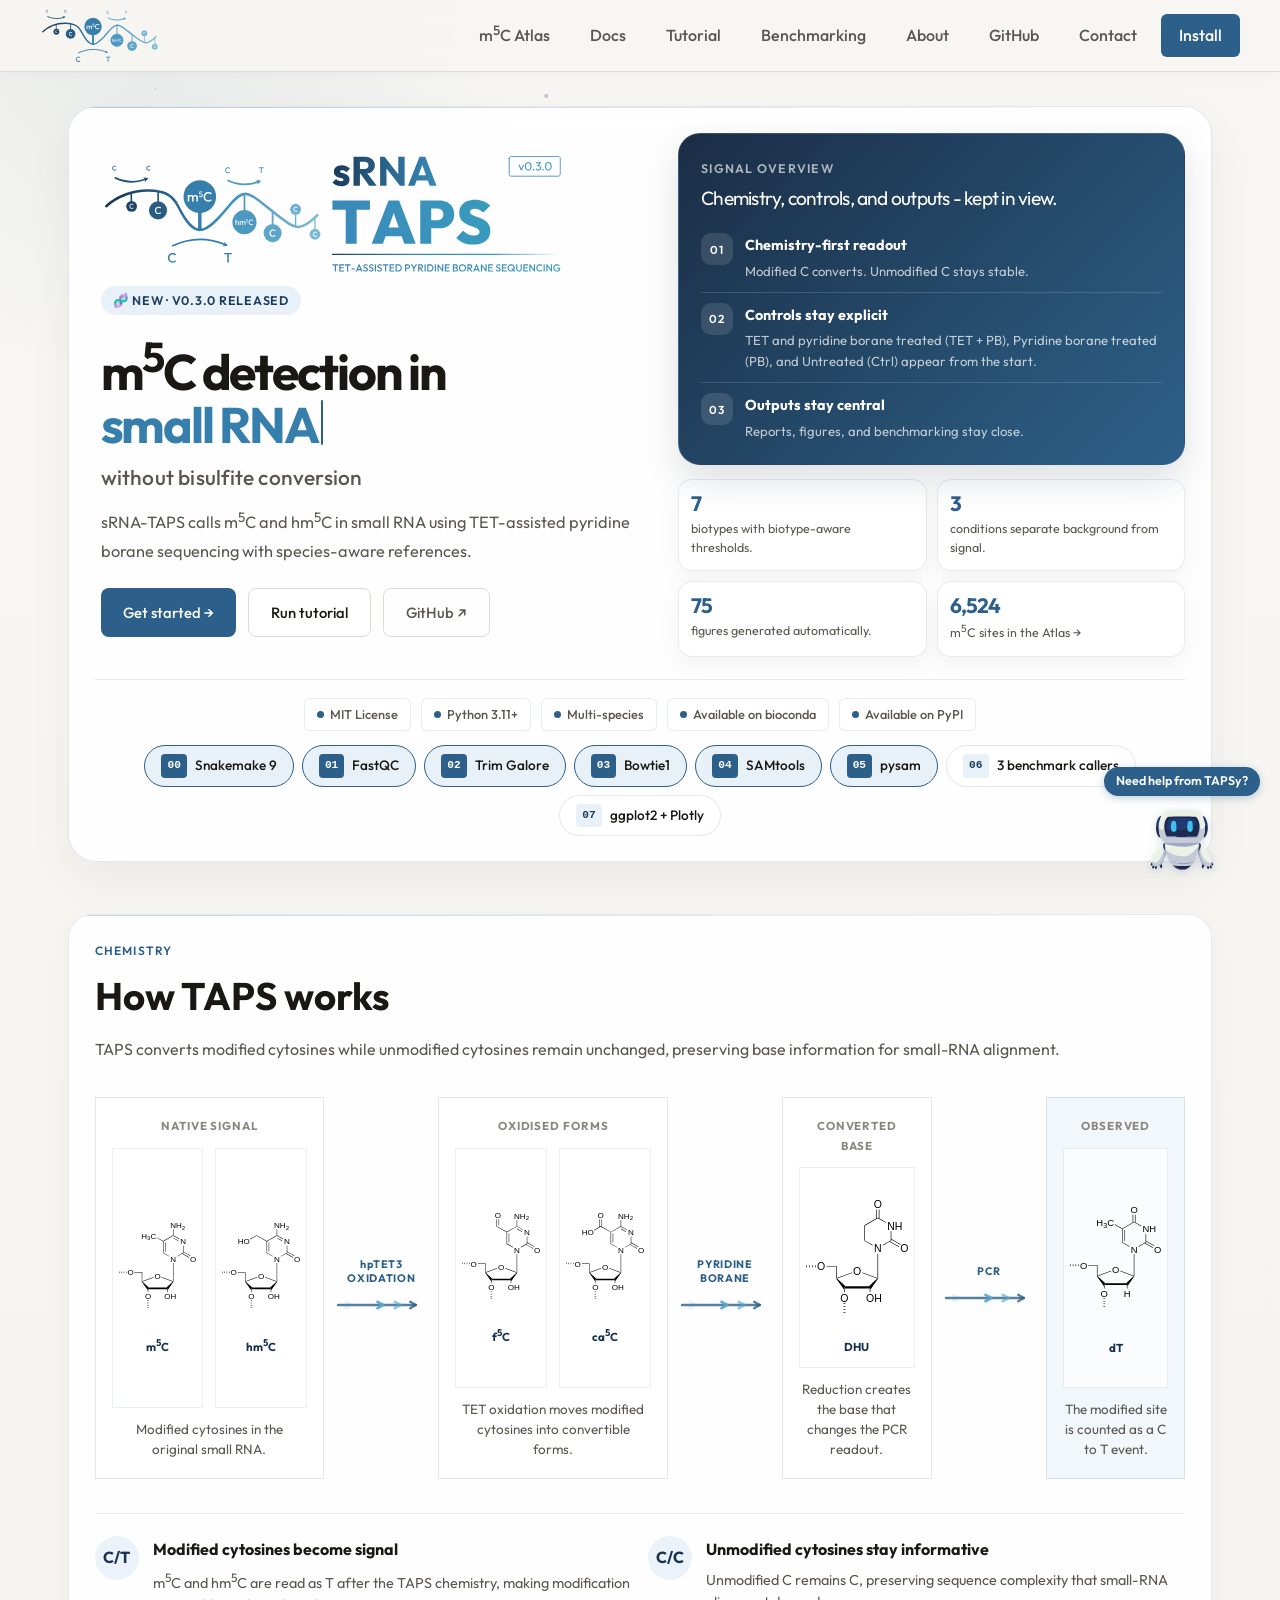
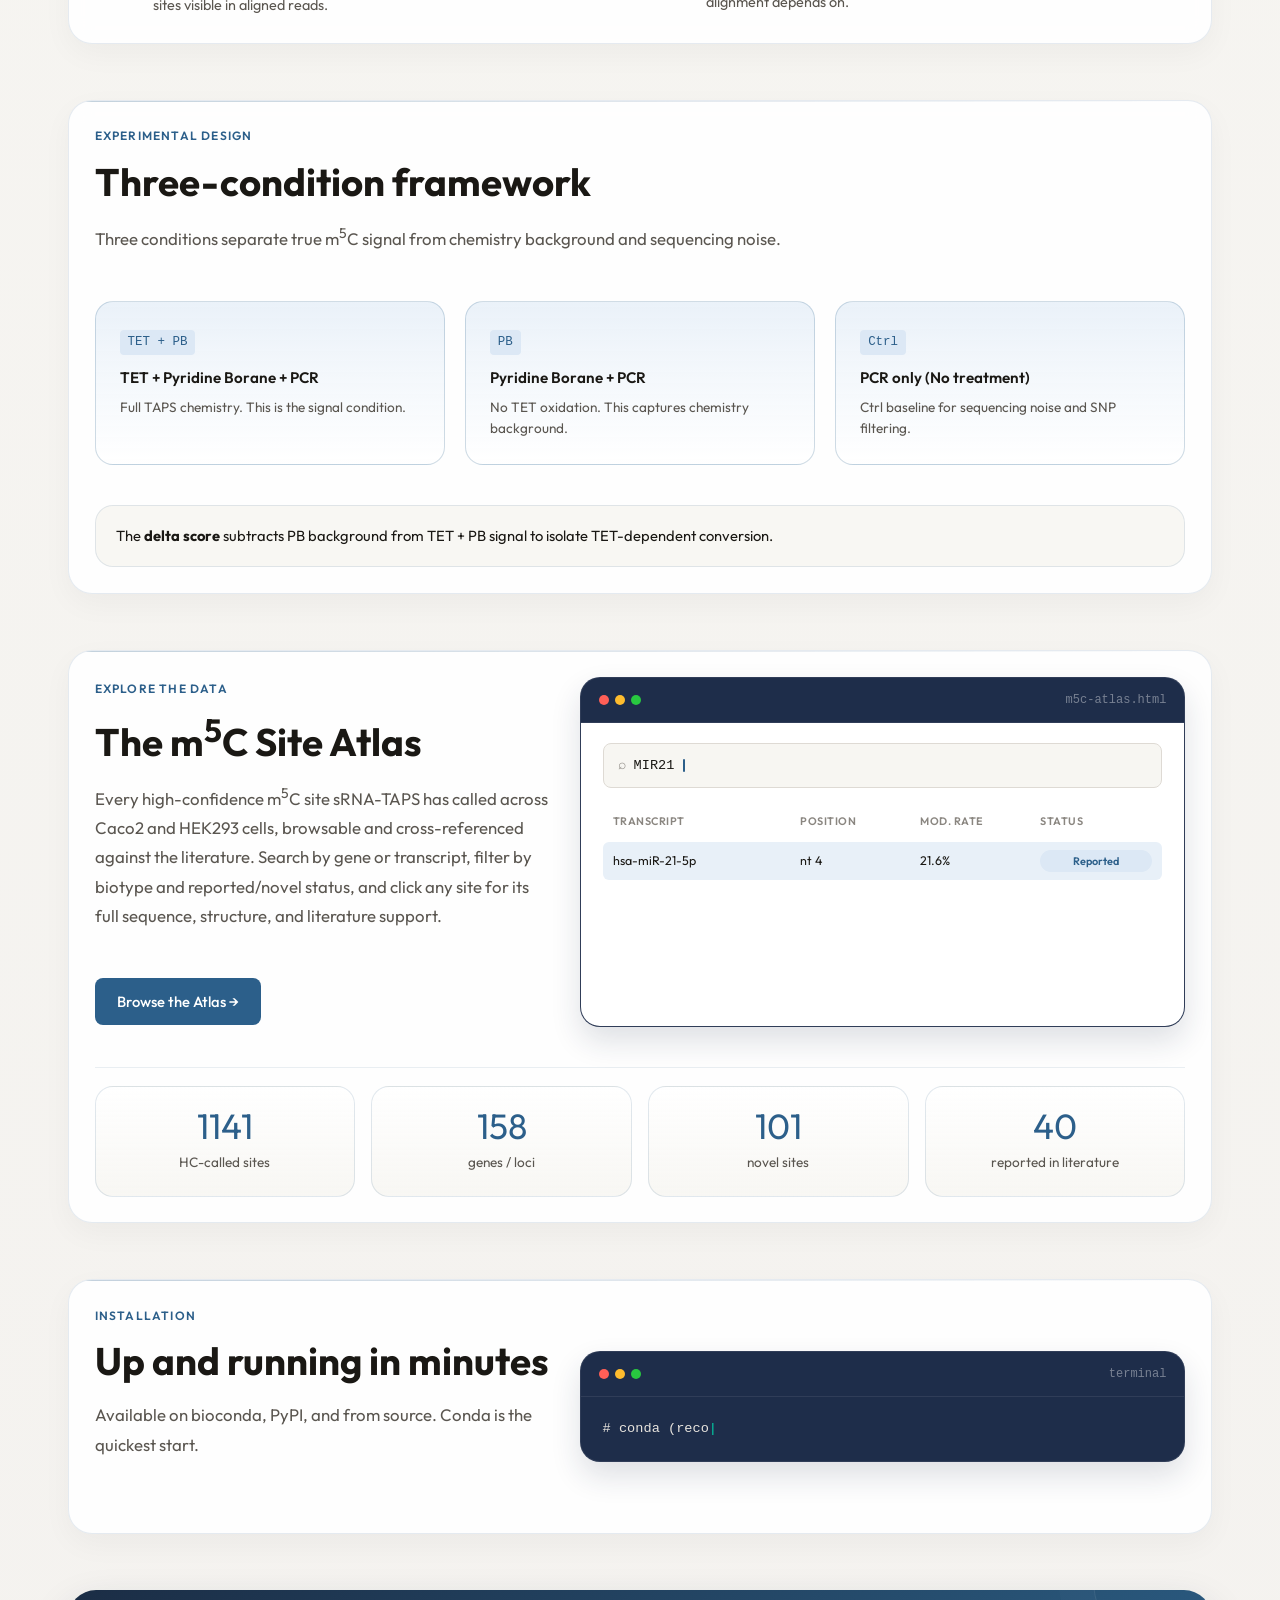
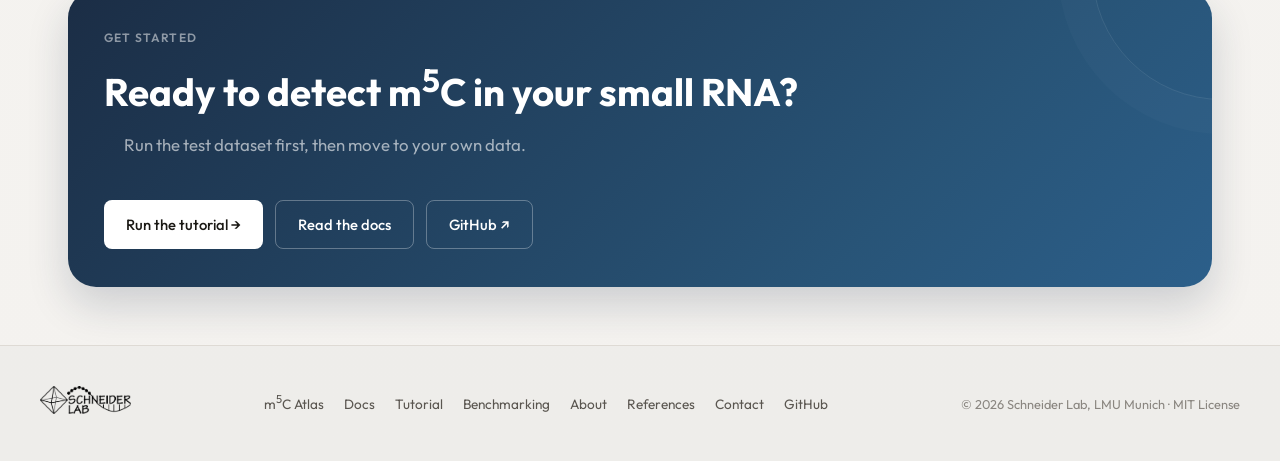
==== commit 895fedbb: "Surface the m5C Atlas as a fourth hero metric on the homepage The hero's "biotypes / conditions / fi" ====
--- a/docs/index.html
+++ b/docs/index.html
@@ -375,7 +375,7 @@
       align-content: center;
     }
     .hero-metrics-side {
-      grid-template-columns: repeat(3, minmax(0, 1fr));
+      grid-template-columns: repeat(2, minmax(0, 1fr));
     }
     .hero-metric {
       padding: 12px 14px;
@@ -385,6 +385,8 @@
       color: var(--text2);
       font-size: .84rem;
     }
+    a.hero-metric { text-decoration: none; color: var(--text2); transition: border-color .15s ease, transform .15s ease; }
+    a.hero-metric:hover { border-color: var(--accent); transform: translateY(-2px); }
     .hero-metrics-side .hero-metric {
       padding: 13px 12px;
       background: rgba(255,255,255,.92);
@@ -737,6 +739,7 @@
         <div class="hero-metric"><strong>7</strong> biotypes with biotype-aware thresholds.</div>
         <div class="hero-metric"><strong>3</strong> conditions separate background from signal.</div>
         <div class="hero-metric"><strong>75</strong> figures generated automatically.</div>
+        <a href="m5c-atlas.html" class="hero-metric"><strong>6,524</strong> m<sup>5</sup>C sites in the Atlas →</a>
       </div>
       </div>
     </div>
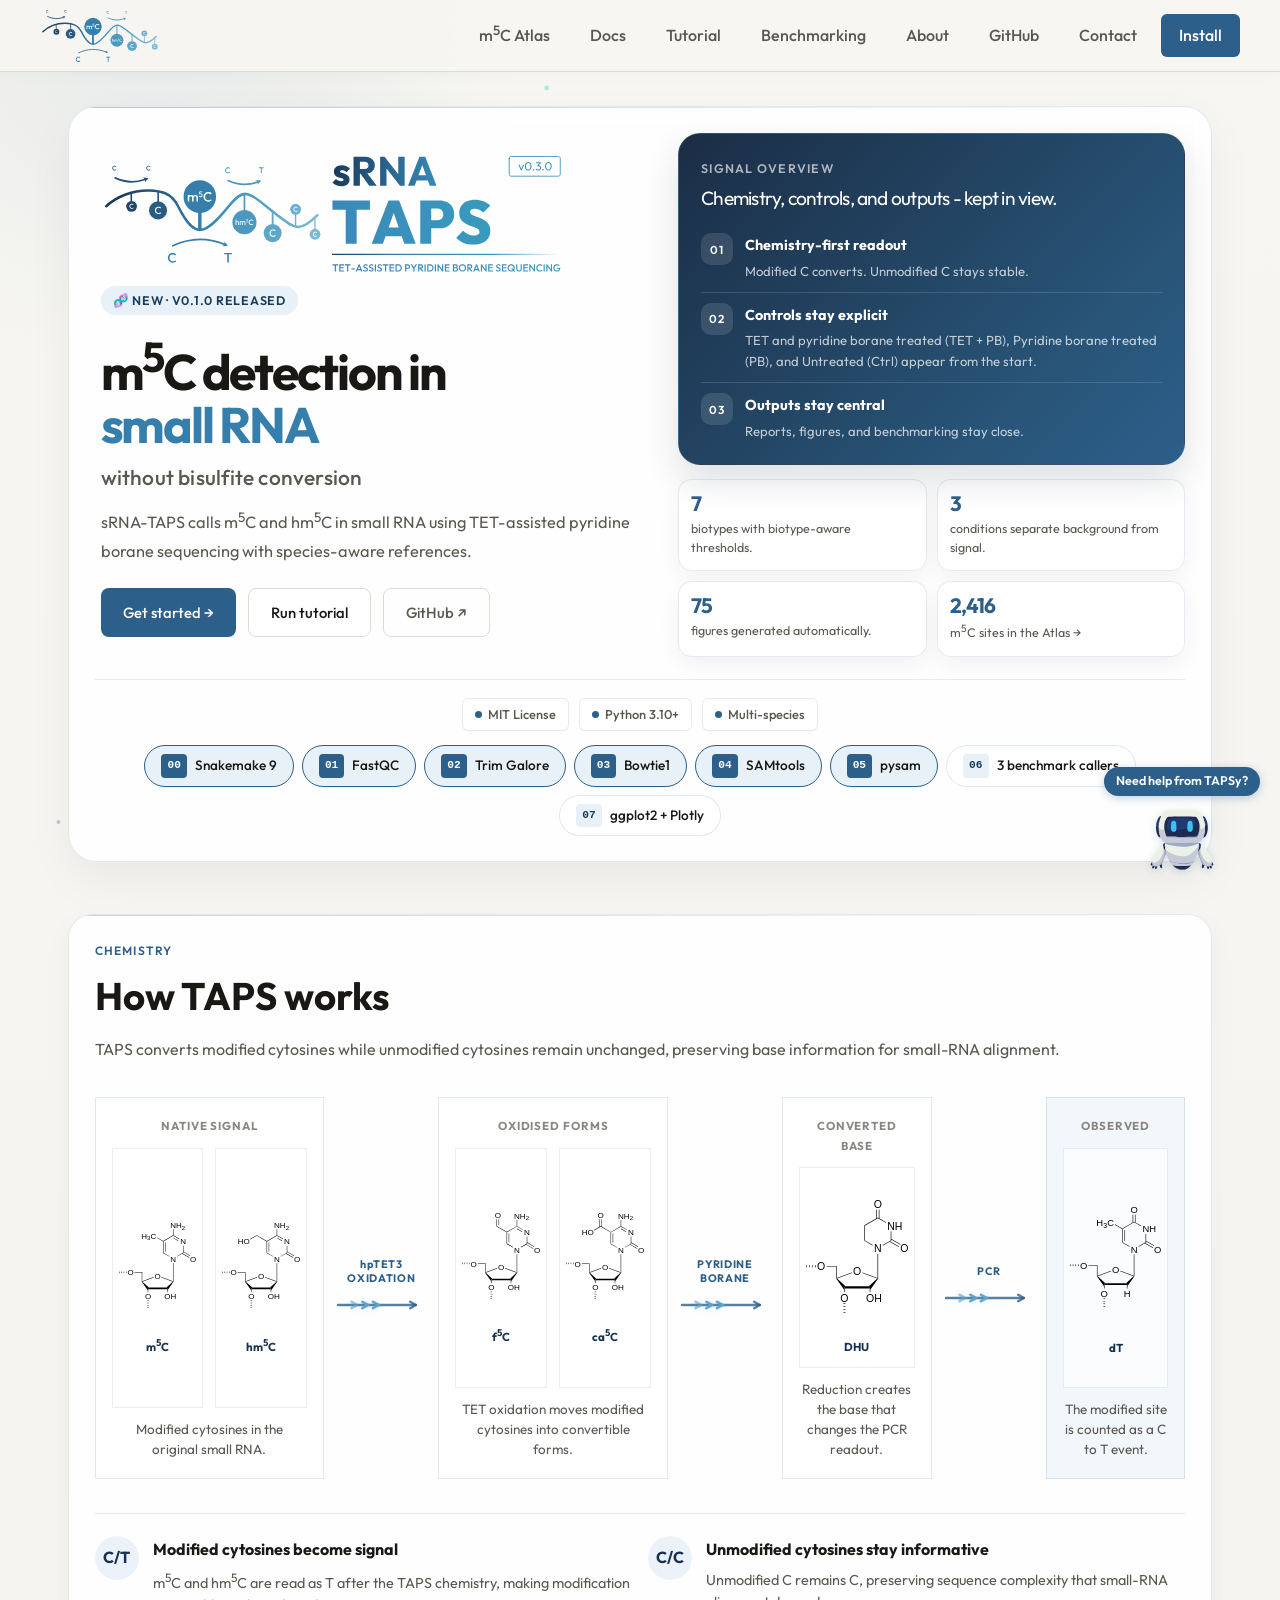
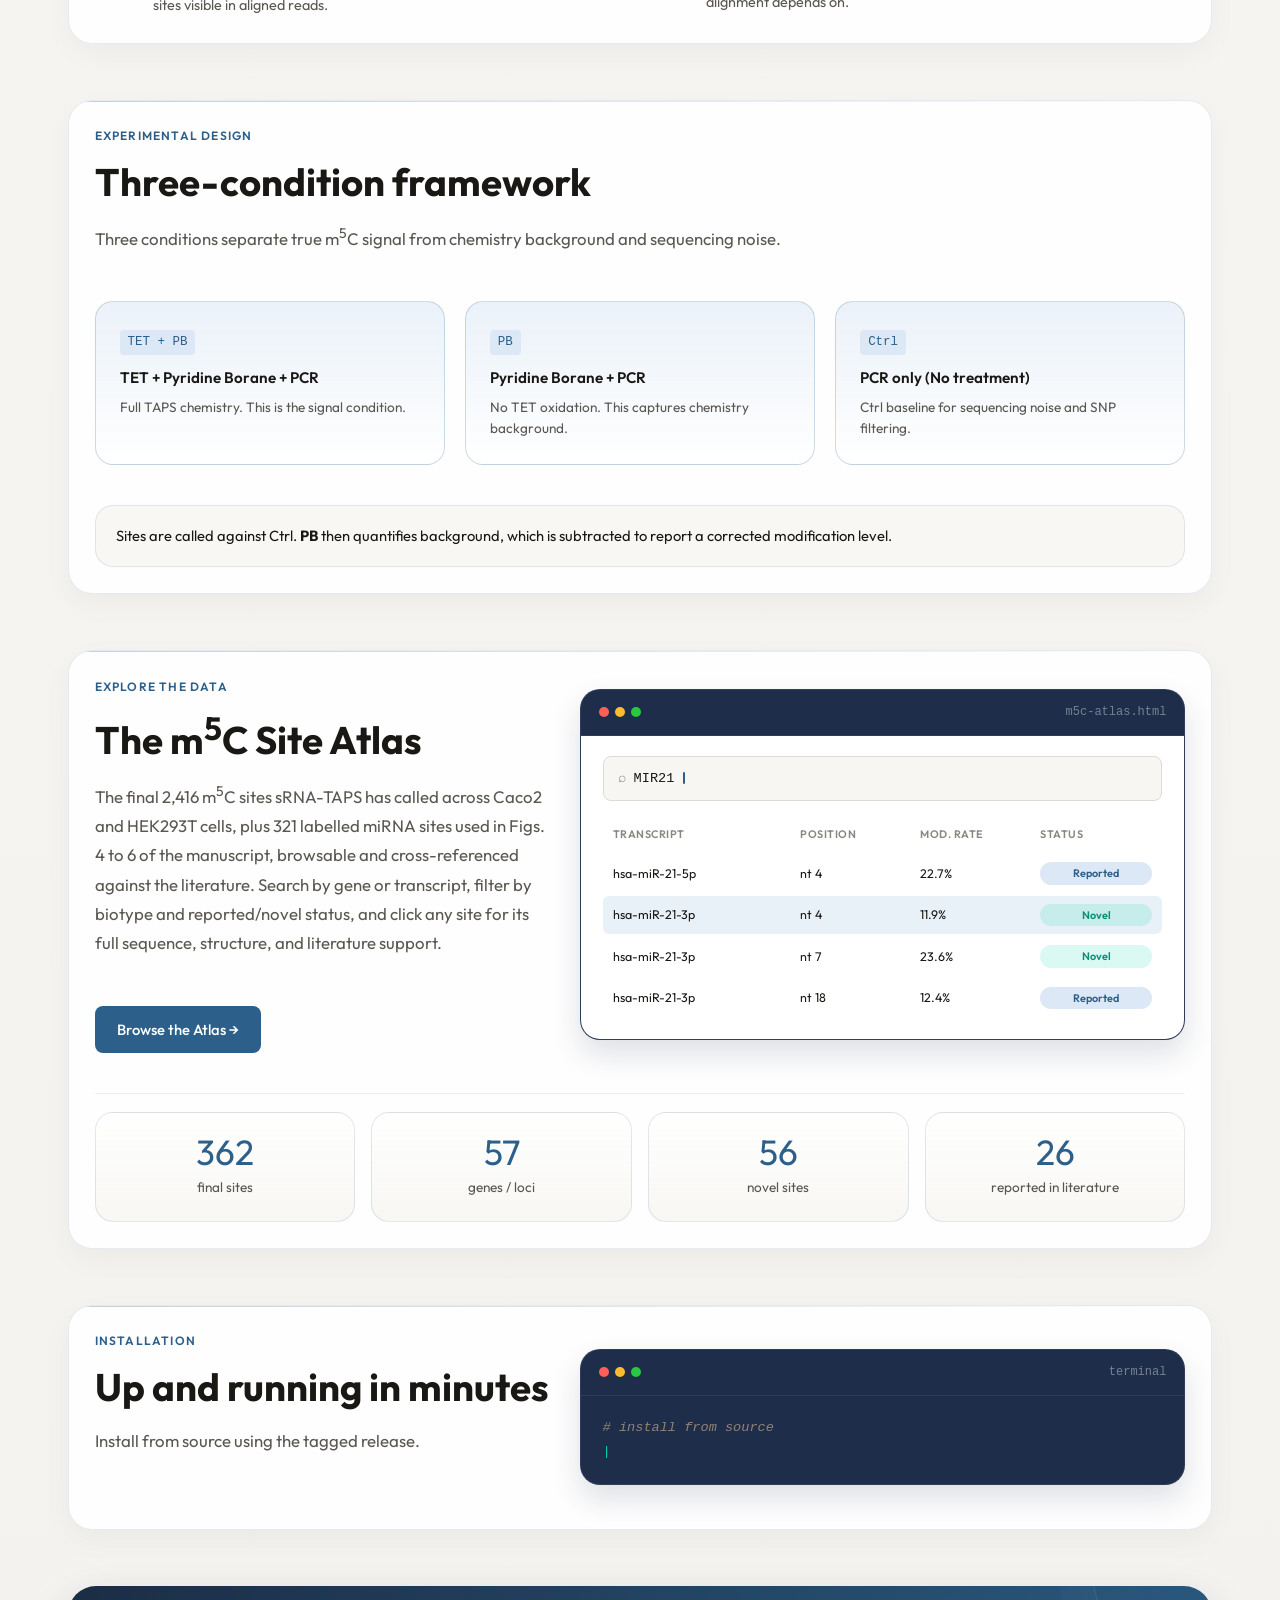
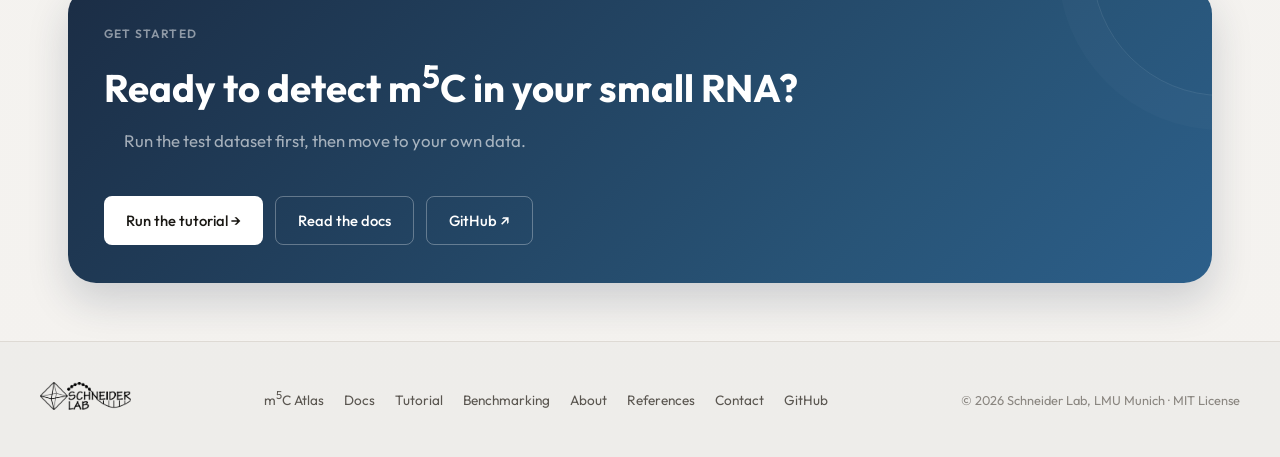
==== commit 71269c44: "Prepare sRNA-TAPS v0.1.0 public release Add the replicate-level Bayesian model gated on the untreate" ====
--- a/docs/index.html
+++ b/docs/index.html
@@ -704,7 +704,7 @@
       <div class="hero-copy">
         <div class="hero-core">
   <img src="sRNA-taps_logo.svg" alt="sRNA-TAPS logo" class="hero-logo">
-  <div class="hero-badge">🧬 New · v0.3.0 released</div>
+  <div class="hero-badge">🧬 New · v0.1.0 released</div>
   <h1><span class="hero-title-main">m<sup>5</sup>C detection in <span class="hero-accent">small RNA</span></span><span class="hero-qualifier">without bisulfite conversion</span></h1>
   <p class="hero-desc">sRNA-TAPS calls m<sup>5</sup>C and hm<sup>5</sup>C in small RNA using TET-assisted pyridine borane sequencing with species-aware references.</p>
   <div class="hero-actions">
@@ -739,17 +739,15 @@
         <div class="hero-metric"><strong>7</strong> biotypes with biotype-aware thresholds.</div>
         <div class="hero-metric"><strong>3</strong> conditions separate background from signal.</div>
         <div class="hero-metric"><strong>75</strong> figures generated automatically.</div>
-        <a href="m5c-atlas.html" class="hero-metric"><strong>6,524</strong> m<sup>5</sup>C sites in the Atlas →</a>
+        <a href="m5c-atlas.html" class="hero-metric"><strong>2,416</strong> m<sup>5</sup>C sites in the Atlas →</a>
       </div>
       </div>
     </div>
     <div class="hero-footer">
       <div class="hero-status">
         <div class="badge"><div class="dot dot-green"></div> MIT License</div>
-        <div class="badge"><div class="dot dot-blue"></div> Python 3.11+</div>
+        <div class="badge"><div class="dot dot-blue"></div> Python 3.10+</div>
         <div class="badge"><div class="dot dot-blue"></div> Multi-species</div>
-        <div class="badge"><div class="dot dot-teal"></div> Available on bioconda</div>
-        <div class="badge"><div class="dot dot-teal"></div> Available on PyPI</div>
       </div>
       <div class="tools-float">
         <div class="tool-badge highlight"><span class="tool-step">00</span> Snakemake 9</div>
@@ -912,7 +910,7 @@
       <div class="condition-card notx"><div class="condition-tag">Ctrl</div><h3>PCR only (No treatment)</h3><p>Ctrl baseline for sequencing noise and SNP filtering.</p></div>
     </div>
     <div class="chem-callout">
-      <p>The <strong>delta score</strong> subtracts PB background from TET + PB signal to isolate TET-dependent conversion.</p>
+      <p>Sites are called against Ctrl. <strong>PB</strong> then quantifies background, which is subtracted to report a corrected modification level.</p>
     </div>
     </div>
   </div>
@@ -925,7 +923,7 @@
       <div>
         <div class="section-label">Explore the data</div>
         <h2 class="section-title">The m<sup>5</sup>C Site Atlas</h2>
-        <p class="section-desc">Every high-confidence m<sup>5</sup>C site sRNA-TAPS has called across Caco2 and HEK293 cells, browsable and cross-referenced against the literature. Search by gene or transcript, filter by biotype and reported/novel status, and click any site for its full sequence, structure, and literature support.</p>
+        <p class="section-desc">The final 2,416 m<sup>5</sup>C sites sRNA-TAPS has called across Caco2 and HEK293T cells, plus 321 labelled miRNA sites used in Figs. 4 to 6 of the manuscript, browsable and cross-referenced against the literature. Search by gene or transcript, filter by biotype and reported/novel status, and click any site for its full sequence, structure, and literature support.</p>
         <div><a href="m5c-atlas.html" class="btn btn-primary">Browse the Atlas →</a></div>
       </div>
       <div>
@@ -940,10 +938,10 @@
             </div>
             <div class="atlas-demo-table" id="atlasDemoTable">
               <div class="atlas-demo-row atlas-demo-head"><span>Transcript</span><span>Position</span><span>Mod. rate</span><span>Status</span></div>
-              <div class="atlas-demo-row" data-row><span>hsa-miR-21-5p</span><span>nt 4</span><span>21.6%</span><span class="atlas-demo-status is-reported">Reported</span></div>
-              <div class="atlas-demo-row" data-row><span>hsa-miR-21-5p</span><span>nt 13</span><span>18.1%</span><span class="atlas-demo-status is-reported">Reported</span></div>
-              <div class="atlas-demo-row" data-row><span>hsa-miR-21-3p</span><span>nt 7</span><span>21.3%</span><span class="atlas-demo-status is-novel">Novel</span></div>
-              <div class="atlas-demo-row" data-row><span>hsa-miR-21-3p</span><span>nt 11</span><span>15.9%</span><span class="atlas-demo-status is-novel">Novel</span></div>
+              <div class="atlas-demo-row" data-row><span>hsa-miR-21-5p</span><span>nt 4</span><span>22.7%</span><span class="atlas-demo-status is-reported">Reported</span></div>
+              <div class="atlas-demo-row" data-row><span>hsa-miR-21-3p</span><span>nt 4</span><span>11.9%</span><span class="atlas-demo-status is-novel">Novel</span></div>
+              <div class="atlas-demo-row" data-row><span>hsa-miR-21-3p</span><span>nt 7</span><span>23.6%</span><span class="atlas-demo-status is-novel">Novel</span></div>
+              <div class="atlas-demo-row" data-row><span>hsa-miR-21-3p</span><span>nt 18</span><span>12.4%</span><span class="atlas-demo-status is-reported">Reported</span></div>
             </div>
             <div class="atlas-demo-popup" id="atlasDemoPopup">
               <div class="atlas-demo-popup-head">
@@ -956,8 +954,8 @@
               </div>
               <div class="atlas-demo-popup-scroll" id="atlasDemoPopupScroll">
                 <div class="atlas-demo-popup-stats">
-                  <div><strong>21.6%</strong><span>Mod. rate</span></div>
-                  <div><strong>159,930&times;</strong><span>Coverage</span></div>
+                  <div><strong>22.7%</strong><span>Mod. rate</span></div>
+                  <div><strong>145,113&times;</strong><span>Coverage</span></div>
                   <div><strong>Reported</strong><span>Status</span></div>
                 </div>
                 <div class="atlas-demo-popup-section">
@@ -1070,10 +1068,10 @@
       </div>
     </div>
     <div class="stats-row" style="margin-top:40px">
-      <div class="stat-card"><div class="stat-num">6524</div><div class="stat-label">HC-called sites</div></div>
-      <div class="stat-card"><div class="stat-num">905</div><div class="stat-label">genes / loci</div></div>
-      <div class="stat-card"><div class="stat-num">580</div><div class="stat-label">novel sites</div></div>
-      <div class="stat-card"><div class="stat-num">232</div><div class="stat-label">reported in literature</div></div>
+      <div class="stat-card"><div class="stat-num">2416</div><div class="stat-label">final sites</div></div>
+      <div class="stat-card"><div class="stat-num">381</div><div class="stat-label">genes / loci</div></div>
+      <div class="stat-card"><div class="stat-num">377</div><div class="stat-label">novel sites</div></div>
+      <div class="stat-card"><div class="stat-num">175</div><div class="stat-label">reported in literature</div></div>
     </div>
     </div>
   </div>
@@ -1086,7 +1084,7 @@
       <div>
         <div class="section-label">Installation</div>
         <h2 class="section-title">Up and running in minutes</h2>
-        <p class="section-desc">Available on bioconda, PyPI, and from source. Conda is the quickest start.</p>
+        <p class="section-desc">Install from source using the tagged release.</p>
       </div>
       <div>
         <div class="code-block">
@@ -1099,11 +1097,10 @@
 <script>
 (function(){
   const lines = [
-    { text: '# conda (recommended)', type: 'comment', delay: 400 },
-    { text: 'conda install -c bioconda -c conda-forge srna-taps', type: 'cmd', delay: 100 },
-    { text: '', type: 'br', delay: 0 },
-    { text: '# or pip', type: 'comment', delay: 200 },
-    { text: 'pip install sRNA-TAPS', type: 'cmd', delay: 100 },
+    { text: '# install from source', type: 'comment', delay: 400 },
+    { text: 'git clone https://github.com/HenzelerB/sRNA-TAPS', type: 'cmd', delay: 100 },
+    { text: 'cd sRNA-TAPS && git checkout v0.1.0', type: 'cmd', delay: 100 },
+    { text: 'python -m pip install -e .', type: 'cmd', delay: 100 },
     { text: '', type: 'br', delay: 0 },
     { text: '# R packages for reports', type: 'comment', delay: 200 },
     { text: 'Rscript install_R_packages.R', type: 'cmd', delay: 100 },
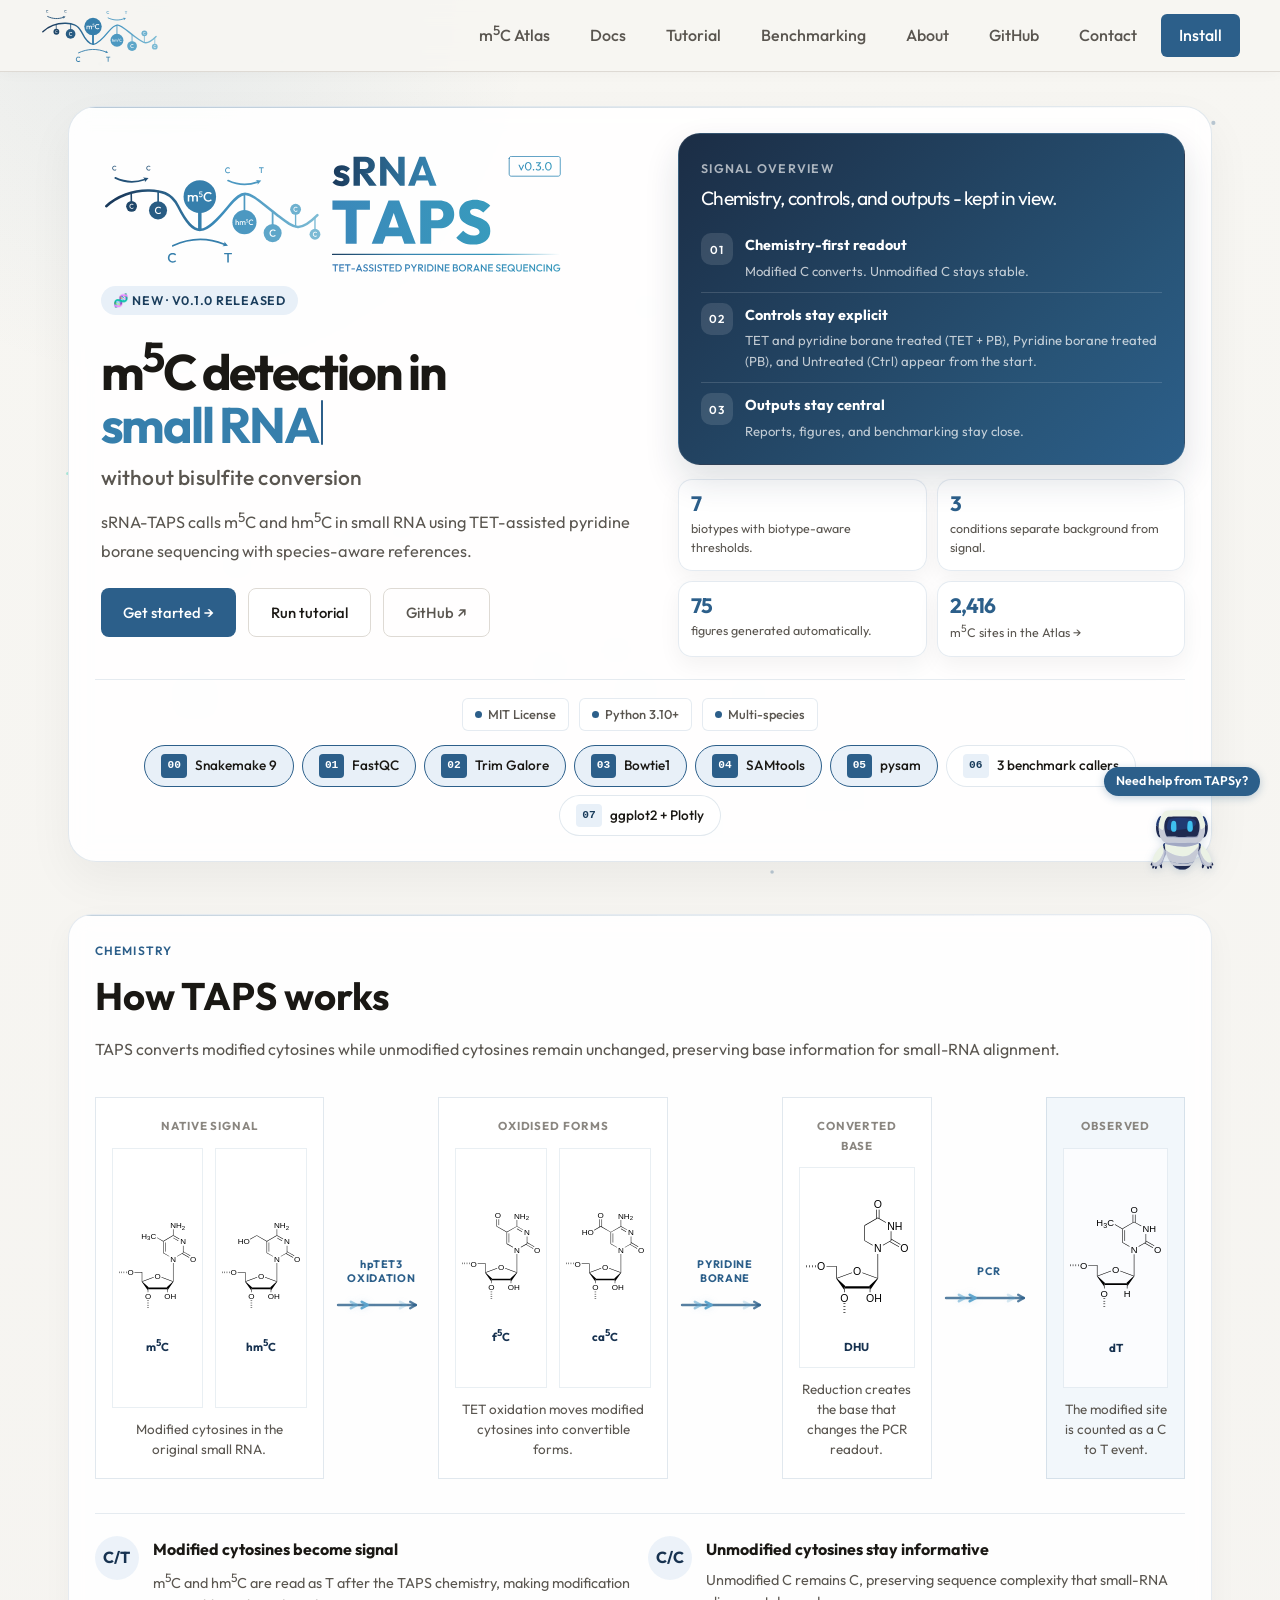
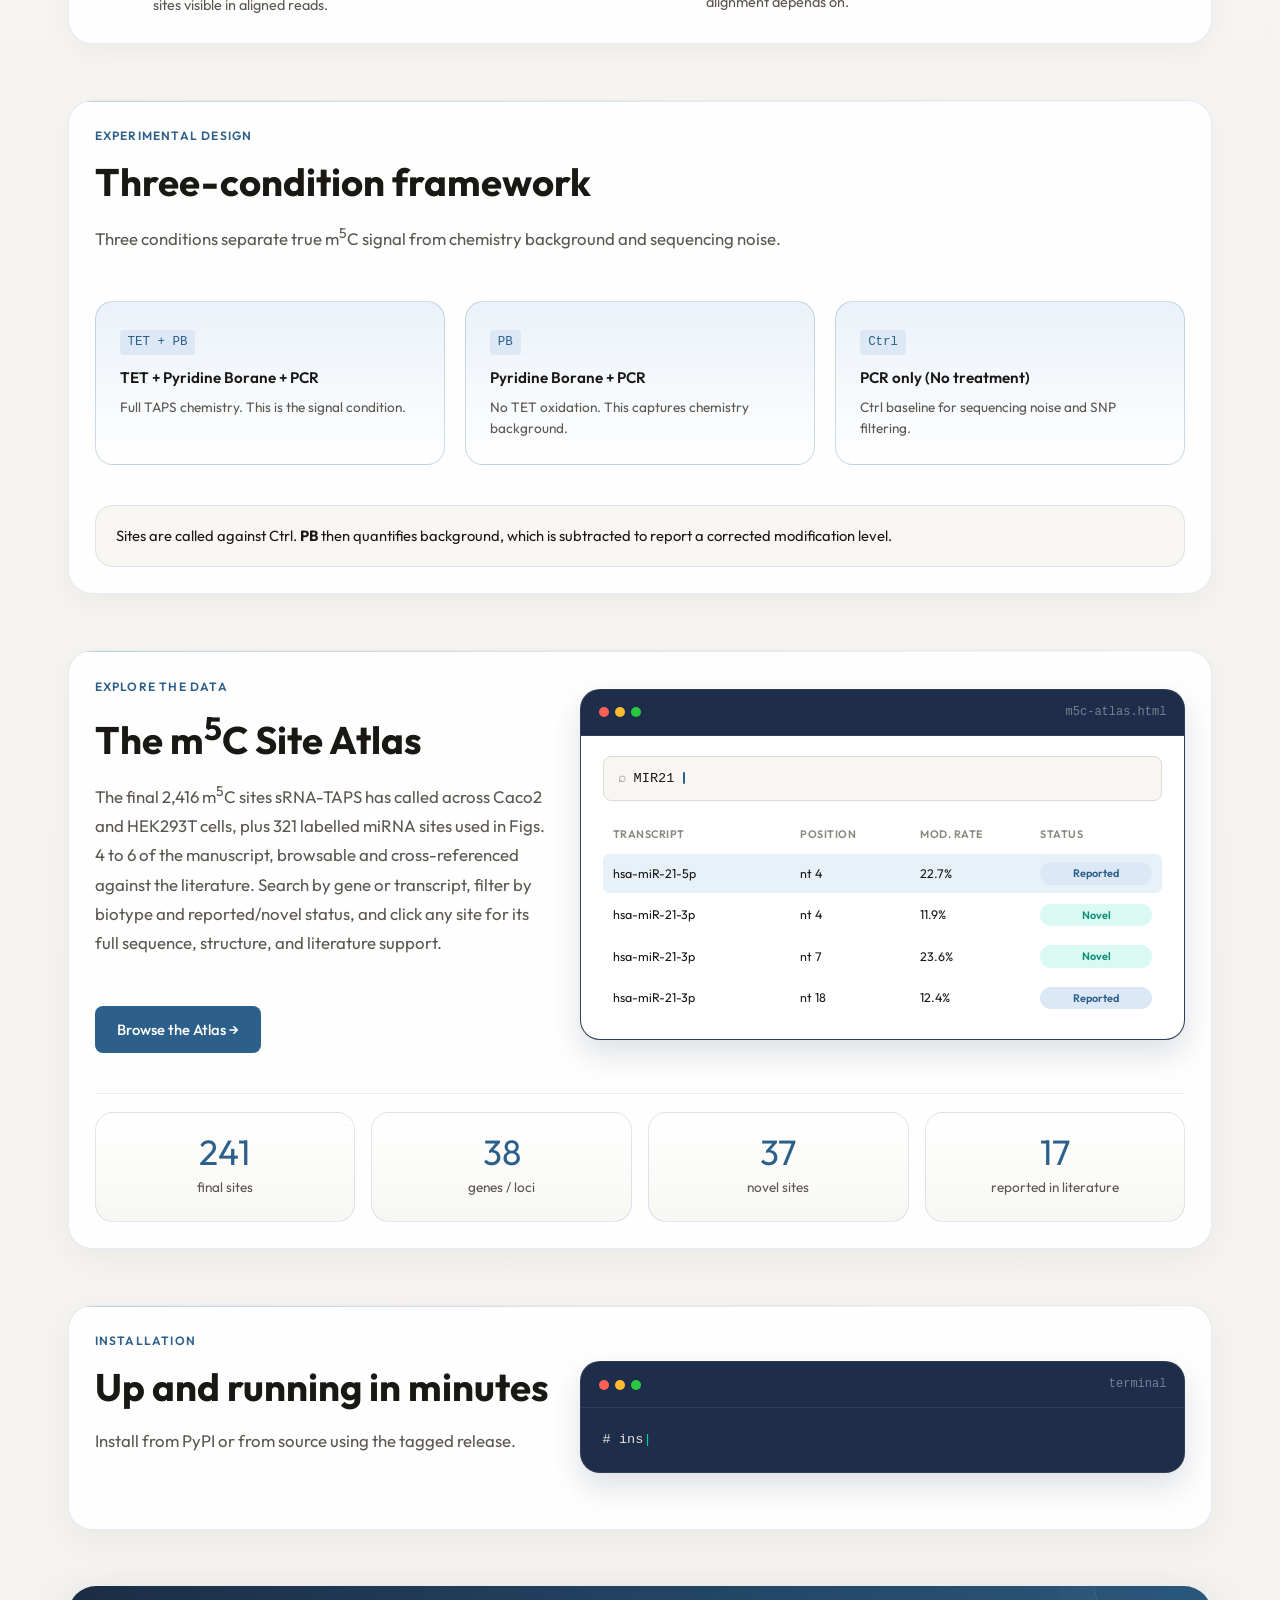
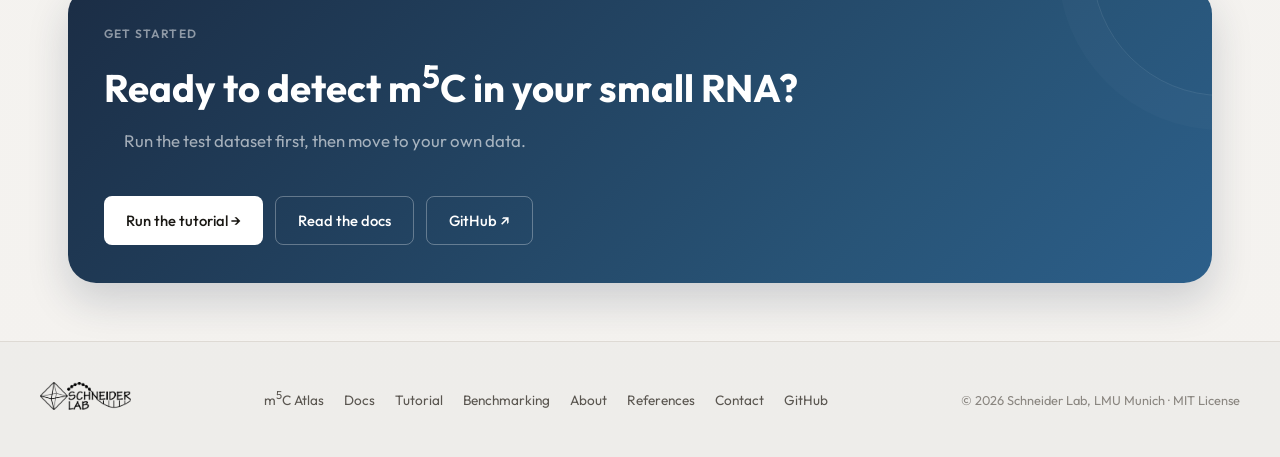
==== commit afc0a71f: "Add PyPI install instructions Note that PyPI package 0.1.0.post1 is the same code as tag v0.1.0.  Co" ====
--- a/docs/index.html
+++ b/docs/index.html
@@ -1084,7 +1084,7 @@
       <div>
         <div class="section-label">Installation</div>
         <h2 class="section-title">Up and running in minutes</h2>
-        <p class="section-desc">Install from source using the tagged release.</p>
+        <p class="section-desc">Install from PyPI or from source using the tagged release.</p>
       </div>
       <div>
         <div class="code-block">
@@ -1097,7 +1097,10 @@
 <script>
 (function(){
   const lines = [
-    { text: '# install from source', type: 'comment', delay: 400 },
+    { text: '# install from PyPI', type: 'comment', delay: 400 },
+    { text: 'python -m pip install sRNA-TAPS', type: 'cmd', delay: 100 },
+    { text: '', type: 'br', delay: 0 },
+    { text: '# or from source', type: 'comment', delay: 200 },
     { text: 'git clone https://github.com/HenzelerB/sRNA-TAPS', type: 'cmd', delay: 100 },
     { text: 'cd sRNA-TAPS && git checkout v0.1.0', type: 'cmd', delay: 100 },
     { text: 'python -m pip install -e .', type: 'cmd', delay: 100 },
